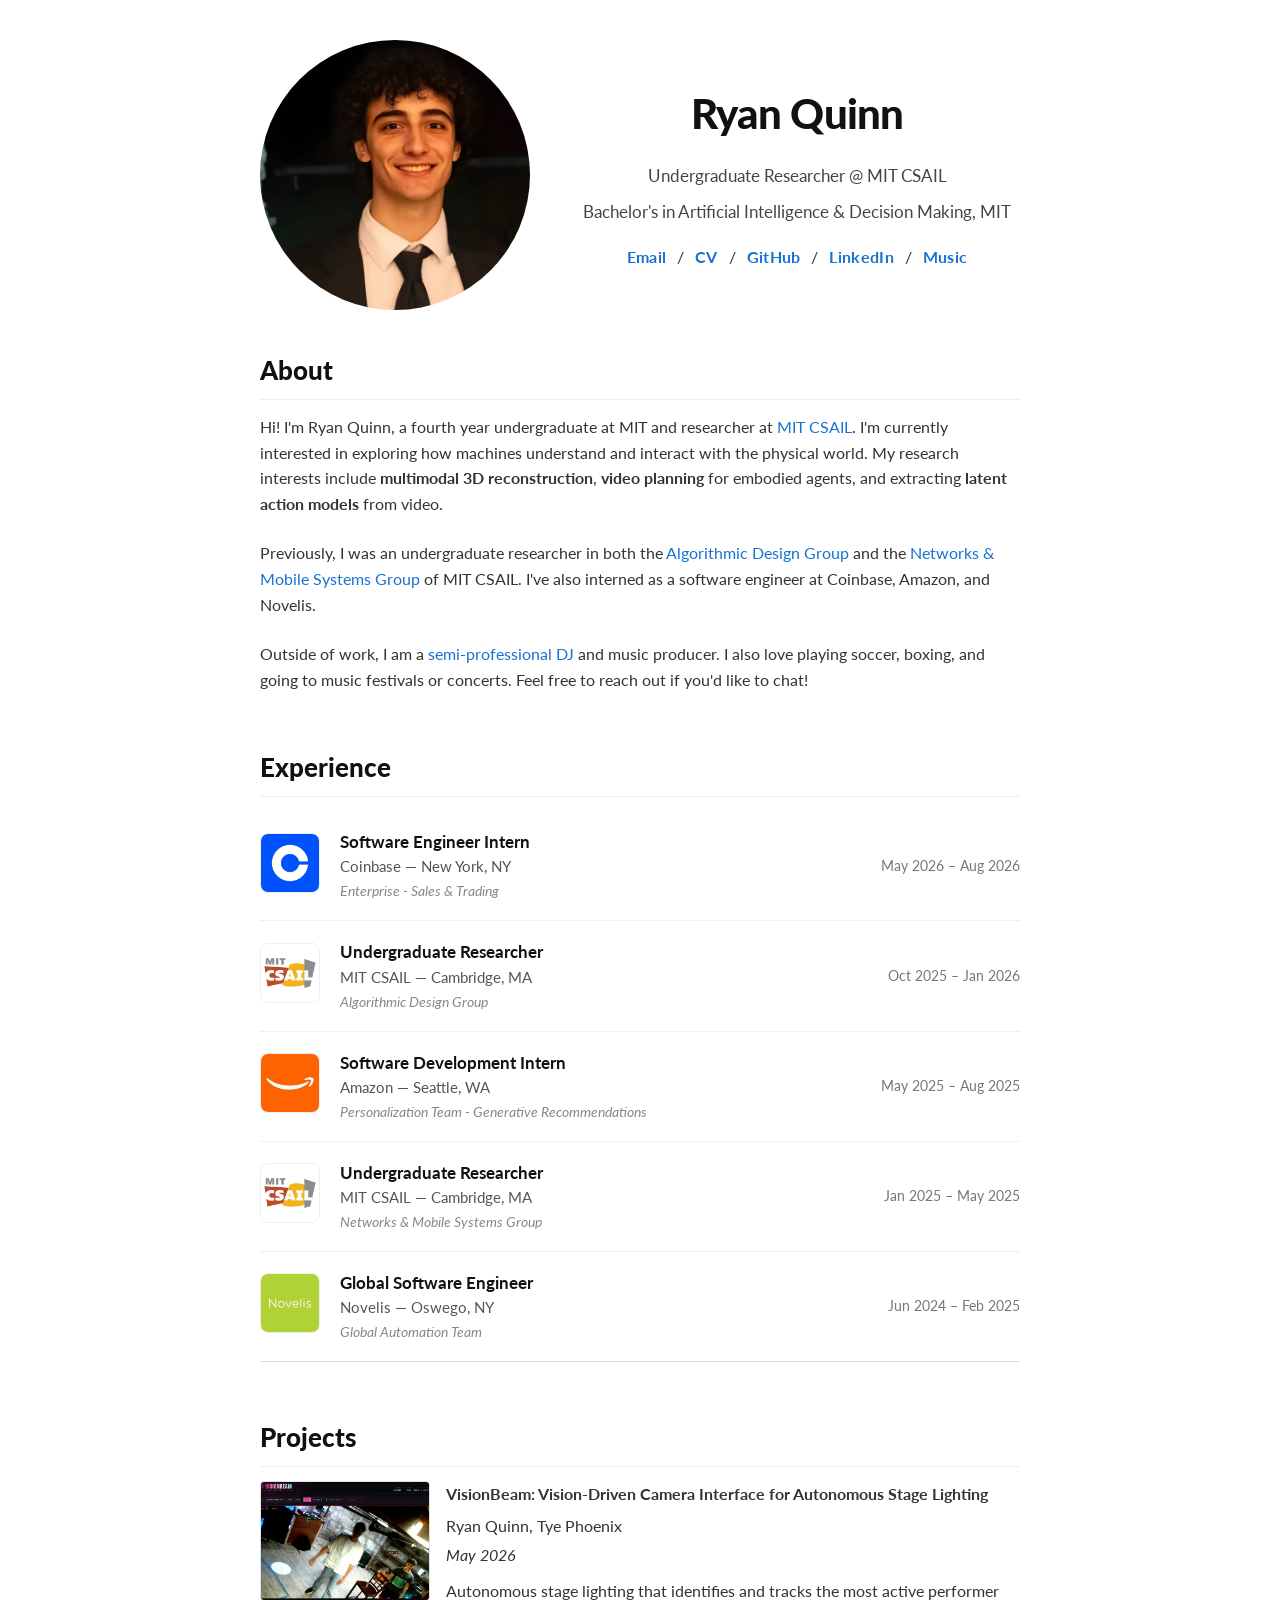
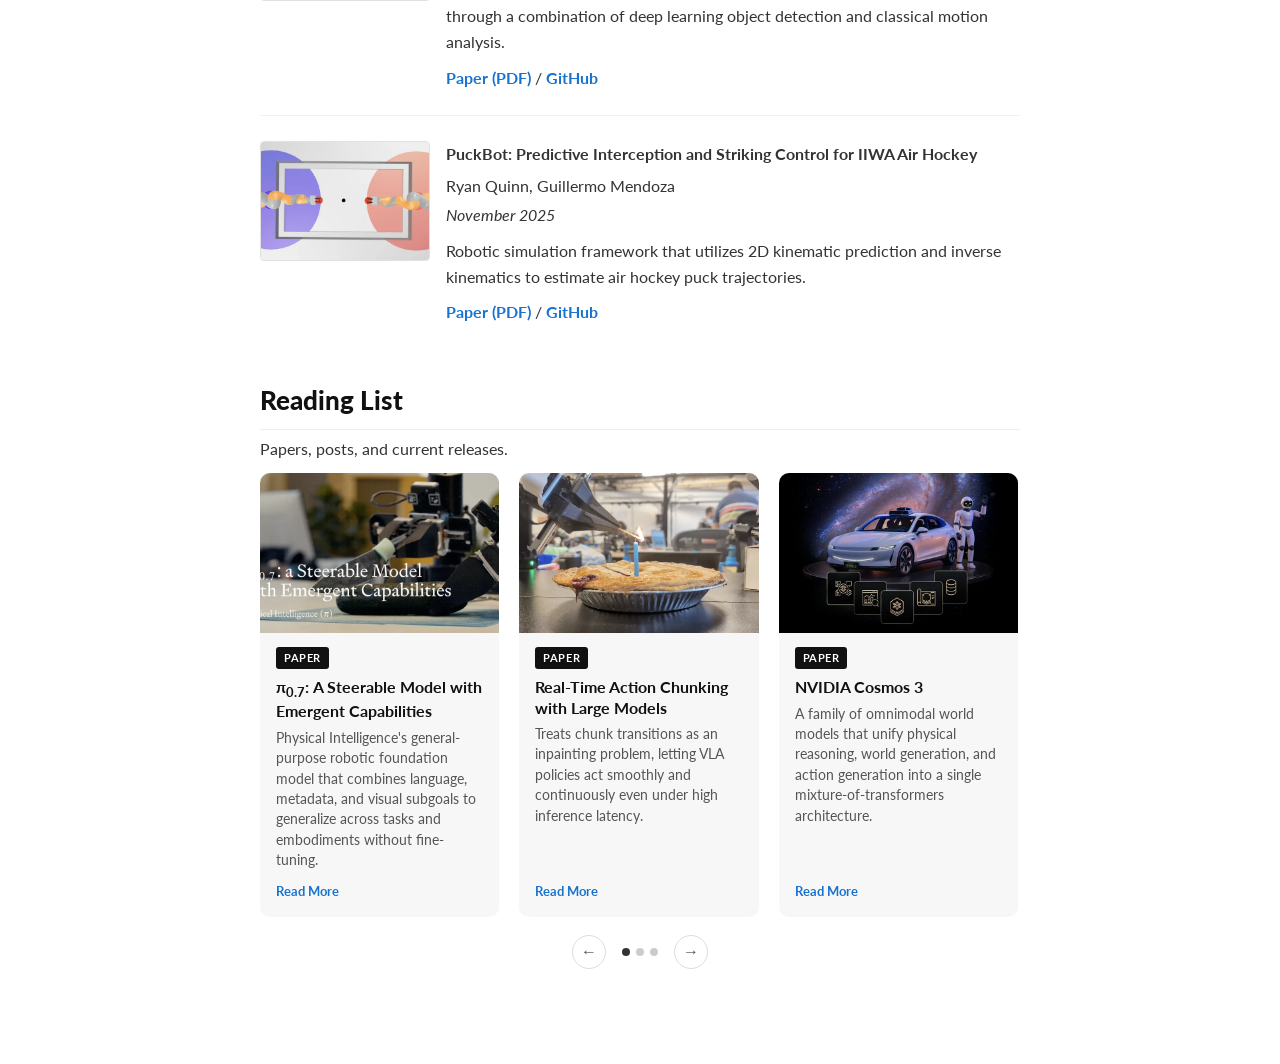
==== index.html @ 6e61d7f9 "Send the DJ redirect and links to https now that the domain enforces it The handoff pointed at http:" ====
<!DOCTYPE html>
<html lang="en">
<head>
    <meta charset="UTF-8">
    <meta name="viewport" content="width=device-width, initial-scale=1.0">
    <title>Ryan Quinn — Personal Website</title>
    <meta name="description" content="Ryan Quinn is an MIT undergraduate researcher focused on 3D reconstruction, embodied AI, and ML systems. CSAIL, internships at Amazon and Coinbase.">
    <link rel="canonical" href="https://rquinnmit.github.io/">
    <link rel="icon" href="images/favicon-brain.svg" type="image/svg+xml">

    <meta property="og:type" content="website">
    <meta property="og:title" content="Ryan Quinn — MIT">
    <meta property="og:description" content="MIT undergraduate researcher: multimodal 3D reconstruction, video planning for embodied agents, and ML systems.">
    <meta property="og:url" content="https://rquinnmit.github.io/">
    <meta property="og:image" content="https://rquinnmit.github.io/images/mit_dome.webp">
    <meta property="og:image:width" content="2560">
    <meta property="og:image:height" content="2133">
    <meta property="og:image:alt" content="MIT Great Dome">

    <meta name="twitter:card" content="summary_large_image">
    <meta name="twitter:title" content="Ryan Quinn — MIT">
    <meta name="twitter:description" content="MIT undergraduate researcher: 3D reconstruction, embodied AI, and ML systems.">
    <meta name="twitter:image" content="https://rquinnmit.github.io/images/mit_dome.webp">

    <link rel="stylesheet" href="styles.css">
    <link rel="preconnect" href="https://fonts.googleapis.com">
    <link rel="preconnect" href="https://fonts.gstatic.com" crossorigin>
    <link href="https://fonts.googleapis.com/css2?family=Lato:wght@300;400;700;900&display=swap" rel="stylesheet">
</head>
<body>
    <div class="container">

        <div class="header">
            <div class="profile-photo">
                <img src="images/profile.webp" alt="Ryan Quinn" class="profile-photo-img" width="230" height="230" decoding="async">
            </div>
            <div class="profile-info">
                <h1>Ryan Quinn</h1>
                <p class="header-line">Undergraduate Researcher @ MIT CSAIL</p>
                <p class="header-line">Bachelor's in Artificial Intelligence & Decision Making, MIT</p>
                <p class="links-row">
                    <a href="mailto:rquinn@mit.edu">Email</a> /
                    <a href="resumes/resume.pdf" target="_blank" rel="noopener">CV</a> /
                    <a href="https://github.com/rquinnmit" target="_blank">GitHub</a> /
                    <a href="https://www.linkedin.com/in/ryan-quinn-521139299/" target="_blank">LinkedIn</a> /
                    <!-- No target="_blank": this is internal same-site navigation, not an external link like its siblings above. -->
                    <a href="https://diffusiondj.com/">Music</a>
                </p>
            </div>
        </div>

        <div class="section">
            <h2>About</h2>
            <p>
                Hi! I'm Ryan Quinn, a fourth year undergraduate at MIT and researcher at
                <a href="https://www.csail.mit.edu/" target="_blank">MIT CSAIL</a>.
                I'm currently interested in exploring how machines understand and interact with the physical world.
                My research interests include <strong>multimodal 3D reconstruction</strong>, <strong>video planning</strong> for embodied agents,
                and extracting <strong>latent action models</strong> from video.
            </p>
            <p>
                Previously, I was an undergraduate researcher in both the 
                <a href="https://adg.csail.mit.edu/" target="_blank">Algorithmic Design Group</a> and the 
                <a href="https://www.csail.mit.edu/research/networks-and-mobile-systems" target="_blank">Networks & Mobile Systems Group</a> 
                of MIT CSAIL. I've also interned as a software engineer at Coinbase, Amazon, and
                Novelis.
            </p>
            <p>
                Outside of work, I am a <a href="https://diffusiondj.com/">semi-professional DJ</a> and music producer. I also love playing soccer,
                boxing, and going to music festivals or concerts. Feel free to reach out if you'd like to chat!
            </p>
        </div>

        <div class="section">
            <h2>Experience</h2>
            <table class="experience-table">
                <tr>
                    <td class="exp-logo">
                        <img src="images/coinbase.webp" alt="Coinbase" class="company-logo" width="60" height="60" loading="lazy">
                    </td>
                    <td class="exp-body">
                        <strong>Software Engineer Intern</strong><br>
                        <span class="exp-org">Coinbase &mdash; New York, NY</span><br>
                        <span class="exp-team">Enterprise - Sales & Trading</span>
                    </td>
                    <td class="exp-date">May 2026 &ndash; Aug 2026</td>
                </tr>
                <tr>
                    <td class="exp-logo">
                        <img src="images/mit_csail.webp" alt="MIT" class="company-logo" width="60" height="60" loading="lazy">
                    </td>
                    <td class="exp-body">
                        <strong>Undergraduate Researcher</strong><br>
                        <span class="exp-org">MIT CSAIL &mdash; Cambridge, MA</span><br>
                        <span class="exp-team">Algorithmic Design Group</span>
                    </td>
                    <td class="exp-date">Oct 2025 &ndash; Jan 2026</td>
                </tr>
                <tr>
                    <td class="exp-logo">
                        <img src="images/amazon_logo.webp" alt="Amazon" class="company-logo" width="60" height="60" loading="lazy">
                    </td>
                    <td class="exp-body">
                        <strong>Software Development Intern</strong><br>
                        <span class="exp-org">Amazon &mdash; Seattle, WA</span><br>
                        <span class="exp-team">Personalization Team - Generative Recommendations</span>
                    </td>
                    <td class="exp-date">May 2025 &ndash; Aug 2025</td>
                </tr>
                <tr>
                    <td class="exp-logo">
                        <img src="images/mit_csail.webp" alt="MIT" class="company-logo" width="60" height="60" loading="lazy">
                    </td>
                    <td class="exp-body">
                        <strong>Undergraduate Researcher</strong><br>
                        <span class="exp-org">MIT CSAIL &mdash; Cambridge, MA</span><br>
                        <span class="exp-team">Networks & Mobile Systems Group</span>
                    </td>
                    <td class="exp-date">Jan 2025 &ndash; May 2025</td>
                </tr>
                <tr class="experience-row-last">
                    <td class="exp-logo">
                        <img src="images/novelis_logo.webp" alt="Novelis" class="company-logo" width="60" height="60" loading="lazy">
                    </td>
                    <td class="exp-body">
                        <strong>Global Software Engineer</strong><br>
                        <span class="exp-org">Novelis &mdash; Oswego, NY</span><br>
                        <span class="exp-team">Global Automation Team</span>
                    </td>
                    <td class="exp-date">Jun 2024 &ndash; Feb 2025</td>
                </tr>
            </table>
        </div>

        <div class="section">
            <h2>Projects</h2>

            <div class="pub-entry">
                <div class="pub-image">
                    <img src="images/visionbeam.webp" alt="VisionBeam console showing live performer tracking" width="140" height="100" loading="lazy">
                </div>
                <div class="pub-details">
                    <p class="pub-title">VisionBeam: Vision-Driven Camera Interface for Autonomous Stage Lighting</p>
                    <p class="pub-authors"><strong>Ryan Quinn, Tye Phoenix</strong></p>
                    <p class="pub-venue">May 2026</p>
                    <p class="pub-desc">
                        Autonomous stage lighting that identifies and tracks the most active performer 
                        through a combination of deep learning object detection and classical motion analysis.
                    </p>
                    <p class="pub-links">
                        <a href="papers/VisionBeam%20Final%20Report.pdf" target="_blank" rel="noopener">Paper (PDF)</a>
                        /
                        <a href="https://github.com/rquinnmit/visionbeam" target="_blank" rel="noopener">GitHub</a>
                    </p>
                </div>
            </div>
            <div class="pub-entry">
                <div class="pub-image">
                    <img src="images/puckbot.webp" alt="PuckBot" width="140" height="100" loading="lazy">
                </div>
                <div class="pub-details">
                    <p class="pub-title">PuckBot: Predictive Interception and Striking Control for IIWA Air Hockey</p>
                    <p class="pub-authors"><strong>Ryan Quinn, Guillermo Mendoza</strong></p>
                    <p class="pub-venue">November 2025</p>
                    <p class="pub-desc">
                        Robotic simulation framework that utilizes 2D kinematic prediction and inverse kinematics 
                        to estimate air hockey puck trajectories.

                    </p>
                    <p class="pub-links">
                        <a href="papers/PuckBot%20Final%20Report.pdf" target="_blank" rel="noopener">Paper (PDF)</a>
                        /
                        <a href="https://github.com/gdmenc/PuckBot" target="_blank" rel="noopener">GitHub</a>
                    </p>
                </div>
            </div>
        </div>

        <div class="section">
            <h2>Reading List</h2>
            <p class="section-subtitle">Papers, posts, and current releases.</p>

            <div class="carousel-wrapper">
                <div class="carousel-track">
                    <a href="https://www.pi.website/blog/pi07" target="_blank" rel="noopener" class="carousel-card">
                        <div class="carousel-img" style="background-image: url('images/reading/pi_pi07.webp')"></div>
                        <div class="carousel-body">
                            <span class="carousel-tag">Paper</span>
                            <h3>&pi;<sub>0.7</sub>: A Steerable Model with Emergent Capabilities</h3>
                            <p>Physical Intelligence's general-purpose robotic foundation model that combines language, metadata, and visual subgoals to generalize across tasks and embodiments without fine-tuning.</p>
                            <span class="carousel-meta">Read More</span>
                        </div>
                    </a>
                    <a href="https://www.pi.website/research/real_time_chunking" target="_blank" rel="noopener" class="carousel-card">
                        <div class="carousel-img" style="background-image: url('images/reading/pi_real_time_chunking.webp')"></div>
                        <div class="carousel-body">
                            <span class="carousel-tag">Paper</span>
                            <h3>Real-Time Action Chunking with Large Models</h3>
                            <p>Treats chunk transitions as an inpainting problem, letting VLA policies act smoothly and continuously even under high inference latency.</p>
                            <span class="carousel-meta">Read More</span>
                        </div>
                    </a>
                    <a href="https://arxiv.org/abs/2606.02800" target="_blank" rel="noopener" class="carousel-card">
                        <div class="carousel-img" style="background-image: url('images/reading/nvidia_cosmos3.webp')"></div>
                        <div class="carousel-body">
                            <span class="carousel-tag">Paper</span>
                            <h3>NVIDIA Cosmos 3</h3>
                            <p>A family of omnimodal world models that unify physical reasoning, world generation, and action generation into a single mixture-of-transformers architecture.</p>
                            <span class="carousel-meta">Read More</span>
                        </div>
                    </a>
                    <a href="https://www.1x.tech/discover/1x-world-model" target="_blank" rel="noopener" class="carousel-card">
                        <div class="carousel-img" style="background-image: url('images/reading/1x_world_model.webp')"></div>
                        <div class="carousel-body">
                            <span class="carousel-tag">Post</span>
                            <h3>1X World Model</h3>
                            <p>A learned simulator, trained directly from humanoid robot sensor data, that imagines how the world evolves in response to agent behavior.</p>
                            <span class="carousel-meta">Read More</span>
                        </div>
                    </a>
                    <div class="carousel-card">
                        <a href="https://waymo.com/blog/2026/02/the-waymo-world-model-a-new-frontier-for-autonomous-driving-simulation/" target="_blank" rel="noopener" class="carousel-img-link">
                            <div class="carousel-img" style="background-image: url('images/reading/waymo_world_model.webp')" role="presentation"></div>
                        </a>
                        <div class="carousel-body">
                            <span class="carousel-tag">Post</span>
                            <h3><a href="https://waymo.com/blog/2026/02/the-waymo-world-model-a-new-frontier-for-autonomous-driving-simulation/" target="_blank" rel="noopener">The Waymo World Model</a></h3>
                            <p>A frontier generative model built on <a href="https://deepmind.google/discover/blog/genie-3-a-new-frontier-for-world-models/" target="_blank" rel="noopener">Genie 3</a> for hyper-realistic autonomous driving simulation with multi-sensor camera and lidar outputs.</p>
                            <a href="https://waymo.com/blog/2026/02/the-waymo-world-model-a-new-frontier-for-autonomous-driving-simulation/" target="_blank" rel="noopener" class="carousel-meta">Read More</a>
                        </div>
                    </div>
                    <a href="https://drfeifei.substack.com/p/a-functional-taxonomy-of-world-models" target="_blank" rel="noopener" class="carousel-card">
                        <div class="carousel-img" style="background-image: url('images/reading/feifei_world_models.webp')"></div>
                        <div class="carousel-body">
                            <span class="carousel-tag">Post</span>
                            <h3>A Functional Taxonomy of World Models</h3>
                            <p>Fei-Fei Li divides world models into three functional categories (renderers, simulators, and planners) and argues simulation is the link between visual generation and embodied action.</p>
                            <span class="carousel-meta">Read More</span>
                        </div>
                    </a>
                    <a href="https://www.boyuan.space/large-video-planner/" target="_blank" rel="noopener" class="carousel-card">
                        <div class="carousel-img" style="background-image: url('images/reading/large_video_planner.webp')"></div>
                        <div class="carousel-body">
                            <span class="carousel-tag">Paper</span>
                            <h3>Large Video Planner</h3>
                            <p>A video foundation model for robotics that generates video plans and retargets them into executable robot motions.</p>
                            <span class="carousel-meta">Read More</span>
                        </div>
                    </a>
                    <a href="https://www.vincentsitzmann.com/blog/bitter_lesson_of_cv/" target="_blank" rel="noopener" class="carousel-card">
                        <div class="carousel-img" style="background-image: url('images/reading/bitter_lesson.webp')"></div>
                        <div class="carousel-body">
                            <span class="carousel-tag">Post</span>
                            <h3>The Bitter Lesson of Computer Vision</h3>
                            <p>Vincent Sitzmann argues that 3D representations and conventional CV tasks will become obsolete with advances in perception-action frameworks.</p>
                            <span class="carousel-meta">Read More</span>
                        </div>
                    </a>
                    <a href="https://oasis.decart.ai/welcome" target="_blank" rel="noopener" class="carousel-card">
                        <div class="carousel-img" style="background-image: url('images/reading/oasis.webp')"></div>
                        <div class="carousel-body">
                            <span class="carousel-tag">Release</span>
                            <h3>Oasis by Decart</h3>
                            <p>Creates playable, interactive worlds in real time from a single generative model.</p>
                            <span class="carousel-meta">Read More</span>
                        </div>
                    </a>
                </div>
                <div class="carousel-controls">
                    <button class="carousel-btn carousel-prev" aria-label="Previous">&larr;</button>
                    <div class="carousel-dots"></div>
                    <button class="carousel-btn carousel-next" aria-label="Next">&rarr;</button>
                </div>
            </div>
        </div>

    </div>

    <script src="carousel.js"></script>
</body>
</html>
---- styles.css ----
* {
    margin: 0;
    padding: 0;
    box-sizing: border-box;
}

body {
    font-family: 'Lato', sans-serif;
    font-size: 16px;
    line-height: 1.6;
    color: #333;
    background: #fff;
    -webkit-font-smoothing: antialiased;
}

a {
    color: #1772d0;
    text-decoration: none;
}

a:hover {
    color: #f09228;
}

.container {
    max-width: 820px;
    margin: 0 auto;
    padding: 40px 30px;
}

/* Header — Photo Left, Info Right */
.header {
    display: flex;
    gap: 44px;
    align-items: center;
    margin-bottom: 40px;
}

.profile-photo {
    flex-shrink: 0;
    width: 270px;
    height: 270px;
    border-radius: 50%;
    overflow: hidden;
    background: #e8e8e8;
}

.profile-photo-img {
    width: 100%;
    height: 100%;
    object-fit: cover;
    object-position: center center;
    display: block;
}

.profile-info {
    text-align: center;
    flex: 1;
}

.profile-info h1 {
    font-size: 2.6rem;
    font-weight: 900;
    color: #111;
    margin-bottom: 16px;
    letter-spacing: -0.02em;
}

.header-line {
    font-size: 1.05rem;
    color: #444;
    margin-bottom: 10px;
}

.links-row {
    font-size: 1rem;
    margin-top: 18px;
    letter-spacing: 0.02em;
    word-spacing: 0.4em;
}

.links-row a {
    font-weight: 700;
}

/* Sections */
.section {
    margin-bottom: 55px;
}

.section h2 {
    font-size: 1.6rem;
    font-weight: 900;
    color: #111;
    margin-bottom: 14px;
    padding-bottom: 8px;
    border-bottom: 1px solid #eee;
}

.section p {
    margin-bottom: 12px;
    color: #333;
    font-size: 1rem;
}

.section p + p {
    margin-top: 24px;
}

/* Compact stacking inside project cards (override section paragraph rhythm) */
.section .pub-details p + p {
    margin-top: 0;
}

/* News */
.news-list {
    list-style: none;
    padding: 0;
}

.news-list li {
    margin-bottom: 8px;
    font-size: 1rem;
    color: #333;
}

.news-date {
    font-weight: 700;
    color: #555;
    font-size: 0.95rem;
}

/* Experience Table */
.experience-table {
    width: 100%;
    border-collapse: collapse;
}

.experience-table tr {
    vertical-align: middle;
}

.experience-table td {
    padding: 18px 0;
    border-bottom: 1px solid #f0f0f0;
}

.experience-table tr:last-child td {
    border-bottom: none;
}

.experience-table tr.experience-row-last td {
    border-bottom: 1px solid #ddd;
}

.exp-logo {
    width: 80px;
    padding-right: 18px;
    vertical-align: middle;
}

.company-logo {
    width: 60px;
    height: 60px;
    object-fit: contain;
    border-radius: 8px;
    border: 1px solid #eee;
}

.exp-body {
    font-size: 1rem;
    color: #333;
    line-height: 1.5;
}

.exp-body strong {
    font-size: 1.05rem;
    color: #111;
}

.exp-org {
    color: #555;
    font-size: 0.95rem;
}

.exp-team {
    color: #888;
    font-size: 0.9rem;
    font-style: italic;
}

.exp-date {
    width: 155px;
    font-size: 0.88rem;
    color: #777;
    padding-left: 20px;
    text-align: right;
    white-space: nowrap;
    vertical-align: middle;
}

/* Publication / Project Entries */
.pub-entry {
    display: flex;
    gap: 16px;
    margin-bottom: 25px;
    padding-bottom: 25px;
    border-bottom: 1px solid #f0f0f0;
}

.pub-entry:last-child {
    border-bottom: none;
    margin-bottom: 0;
    padding-bottom: 0;
}

.pub-image {
    flex-shrink: 0;
}

.pub-image img {
    width: 170px;
    height: 120px;
    object-fit: cover;
    object-position: top center;
    border-radius: 4px;
    border: 1px solid #e0e0e0;
    display: block;
}

.pub-image-placeholder {
    width: 170px;
    height: 120px;
    background: #f5f5f5;
    border: 1px solid #e0e0e0;
    border-radius: 4px;
    display: flex;
    align-items: center;
    justify-content: center;
    font-size: 1.2rem;
    font-weight: 700;
    color: #aaa;
}

.pub-details {
    flex: 1;
}

.pub-title {
    font-weight: 700;
    font-size: 1.05rem;
    color: #111;
    margin-bottom: 6px !important;
}

.pub-authors {
    font-size: 0.88rem;
    font-weight: 400;
    color: #666;
    margin-bottom: 4px !important;
}

.pub-authors strong {
    font-weight: 400;
}

.pub-venue {
    font-size: 0.9rem;
    color: #777;
    font-style: italic;
    margin-bottom: 10px !important;
}

.pub-desc {
    font-size: 0.95rem;
    color: #555;
    margin-bottom: 0 !important;
    margin-top: 0 !important;
}

.pub-links {
    font-size: 0.9rem;
    margin-top: 10px !important;
    margin-bottom: 0 !important;
}

.pub-links a {
    font-weight: 700;
}

/* Section subtitle */
.section-subtitle {
    font-size: 0.9rem;
    color: #777;
    margin-top: -8px;
    margin-bottom: 16px;
}

/* Carousel / Reading List */
.carousel-wrapper {
    position: relative;
    overflow: hidden;
}

.carousel-track {
    display: flex;
    transition: transform 0.5s cubic-bezier(0.4, 0, 0.2, 1);
}

.carousel-card {
    flex: 0 0 calc(33.333% - 14px);
    margin-right: 20px;
    background: #f7f7f7;
    border-radius: 10px;
    overflow: hidden;
    text-decoration: none;
    color: inherit;
    display: flex;
    flex-direction: column;
    transition: box-shadow 0.2s, transform 0.2s;
}

.carousel-card:hover {
    box-shadow: 0 6px 24px rgba(0, 0, 0, 0.08);
    transform: translateY(-3px);
    color: inherit;
}

.carousel-img {
    width: 100%;
    height: 160px;
    background-size: cover;
    background-position: center;
    background-color: #e0e0e0;
}

.carousel-body {
    padding: 14px 16px 16px;
    flex: 1;
    display: flex;
    flex-direction: column;
}

.carousel-tag {
    display: inline-block;
    font-size: 0.7rem;
    font-weight: 700;
    text-transform: uppercase;
    letter-spacing: 0.05em;
    background: #111;
    color: #fff;
    padding: 2px 8px;
    border-radius: 3px;
    margin-bottom: 8px;
    align-self: flex-start;
}

.carousel-card h3 {
    font-size: 0.98rem;
    font-weight: 700;
    color: #111;
    margin-bottom: 6px;
    line-height: 1.3;
}

.carousel-card p {
    font-size: 0.88rem;
    color: #555;
    line-height: 1.45;
    flex: 1;
    margin-bottom: 0;
}

.carousel-meta {
    font-size: 0.8rem;
    font-weight: 700;
    color: #1772d0;
    margin-top: 10px;
    text-decoration: none;
    align-self: flex-start;
}

.carousel-card:hover .carousel-meta {
    color: #f09228;
}

.carousel-img-link {
    display: block;
    flex-shrink: 0;
    text-decoration: none;
    color: inherit;
}

.carousel-body h3 a {
    color: inherit;
    text-decoration: none;
}

.carousel-body h3 a:hover {
    color: #1772d0;
}

.carousel-body p a {
    font-weight: 700;
}

.carousel-controls {
    display: flex;
    align-items: center;
    justify-content: center;
    gap: 16px;
    margin-top: 18px;
}

.carousel-btn {
    background: none;
    border: 1px solid #ddd;
    border-radius: 50%;
    width: 34px;
    height: 34px;
    font-size: 1rem;
    cursor: pointer;
    color: #555;
    display: flex;
    align-items: center;
    justify-content: center;
    transition: border-color 0.2s, color 0.2s;
}

.carousel-btn:hover {
    border-color: #111;
    color: #111;
}

.carousel-dots {
    display: flex;
    gap: 6px;
}

.carousel-dots .dot {
    width: 8px;
    height: 8px;
    border-radius: 50%;
    background: #ccc;
    transition: background 0.2s;
    cursor: pointer;
}

.carousel-dots .dot.active {
    background: #333;
}

/* Footer */
footer {
    margin-top: 40px;
    padding-top: 20px;
    border-top: 1px solid #eee;
    text-align: center;
    font-size: 0.8rem;
    color: #999;
}

/* Responsive */
@media (max-width: 600px) {
    .container {
        padding: 28px 20px;
    }

    .header {
        flex-direction: column;
        text-align: center;
        gap: 20px;
        margin-bottom: 32px;
    }

    /* At 270px the photo alone fills most of a phone's first screen. */
    .profile-photo {
        width: 180px;
        height: 180px;
    }

    .profile-info {
        text-align: center;
    }

    .profile-info h1 {
        font-size: 2rem;
        margin-bottom: 12px;
    }

    /* Tightened so all five links sit on one line at 320px; at the desktop
       word-spacing the last one wrapped alone behind a trailing slash. */
    .links-row {
        font-size: 0.92rem;
        word-spacing: 0.1em;
    }

    .pub-entry {
        flex-direction: column;
    }

    /* Stretching the 170x120 thumbnail to full width at a fixed 120px height
       cropped the screenshots to a strip; keep the desktop crop ratio instead. */
    .pub-image img,
    .pub-image-placeholder {
        width: 100%;
        height: auto;
        aspect-ratio: 170 / 120;
    }

    /* Experience: one cohesive card per row (logo + details + dates, single divider) */
    .experience-table {
        display: block;
        border-collapse: separate;
        border-spacing: 0;
    }

    .experience-table tbody {
        display: block;
    }

    .experience-table tr {
        display: grid;
        grid-template-columns: 52px minmax(0, 1fr);
        grid-template-rows: auto auto;
        align-items: start;
        column-gap: 12px;
        row-gap: 2px;
        padding: 16px 0;
        border-bottom: 1px solid #eee;
        width: 100%;
        border-top: none;
    }

    .experience-table tr.experience-row-last {
        border-bottom: 2px solid #ddd;
    }

    /* Strip per-cell borders (they stack as lines around dates); separators live on tr only */
    .experience-table td,
    .experience-table tr:last-child td,
    .experience-table tr.experience-row-last td {
        border: 0 none !important;
    }

    .experience-table td {
        display: block;
        padding: 0;
    }

    .exp-logo {
        grid-column: 1;
        grid-row: 1 / -1;
        align-self: center;
        width: auto;
        padding-right: 0;
        padding-bottom: 0;
    }

    .company-logo {
        width: 48px;
        height: 48px;
    }

    .exp-body {
        grid-column: 2;
        grid-row: 1;
        min-width: 0;
    }

    .exp-date {
        grid-column: 2;
        grid-row: 2;
        width: 100%;
        text-align: left;
        padding-left: 0;
        margin-top: 0;
    }

    .carousel-card {
        flex: 0 0 calc(100% - 20px);
    }
}
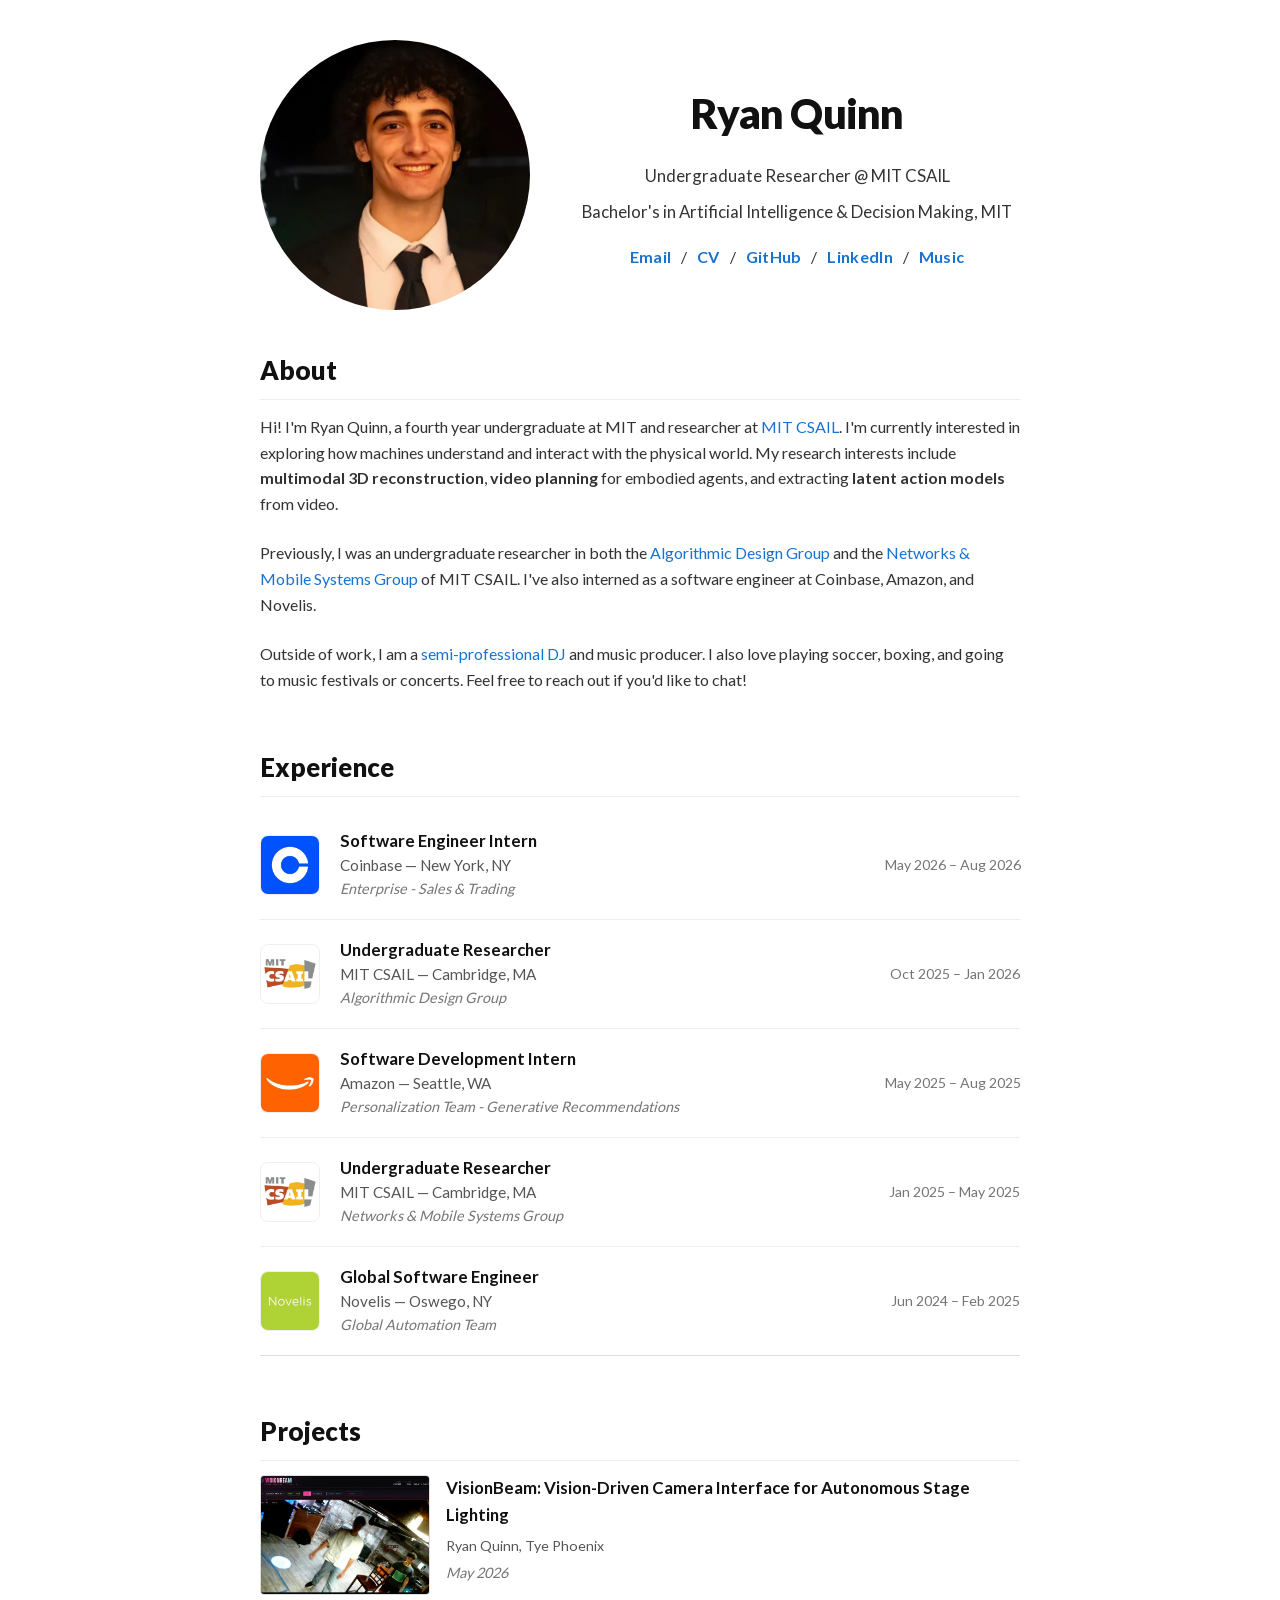
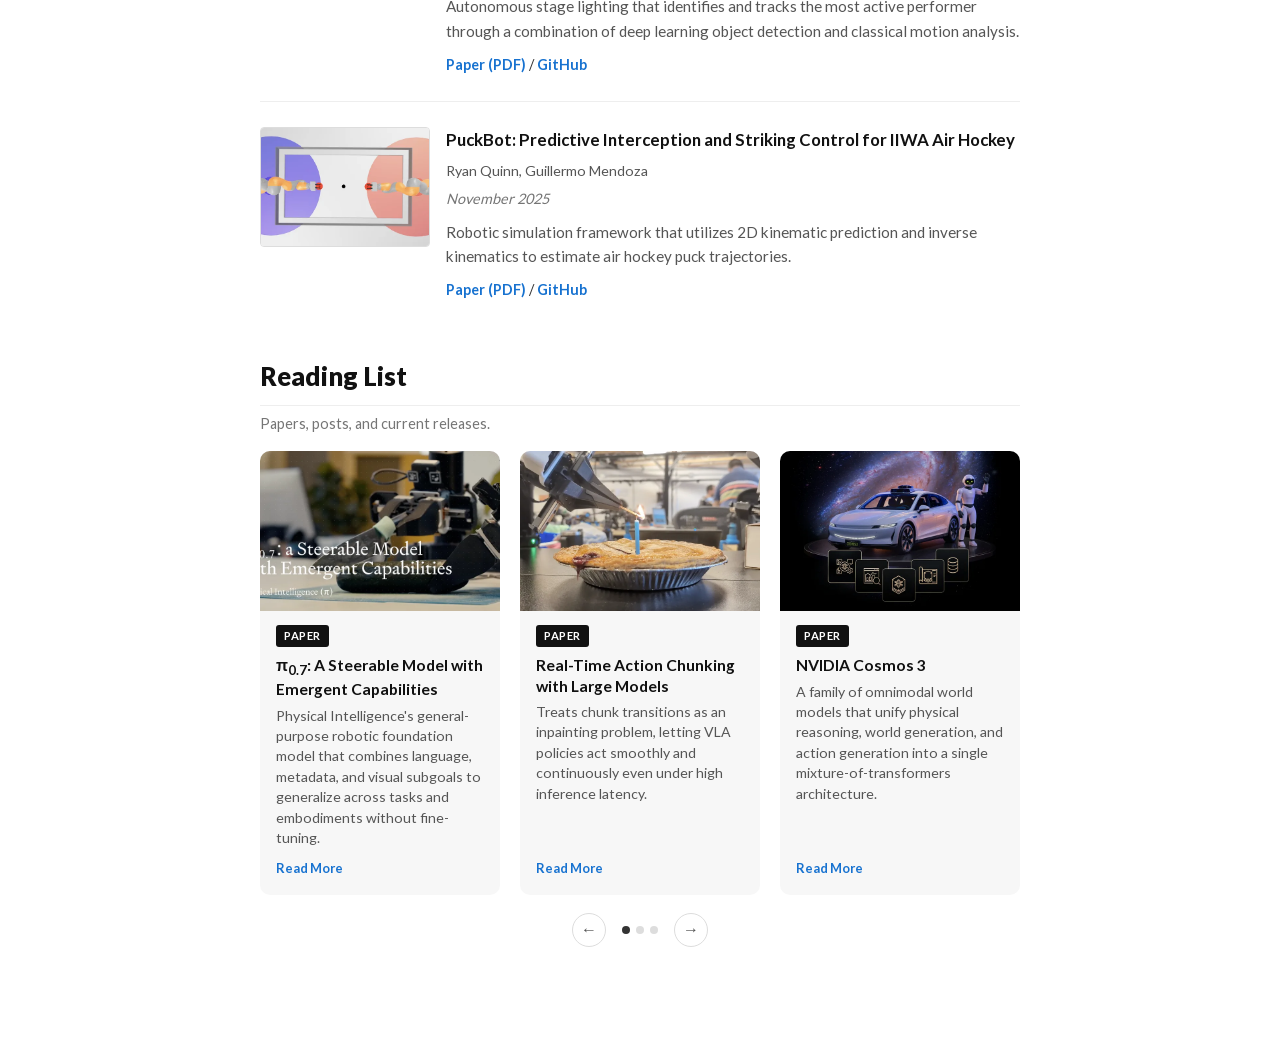
==== commit 2bf2b70f: "Restructure the site: local fonts, a token palette, semantic markup, one checker The stylesheet read" ====
--- a/index.html
+++ b/index.html
@@ -13,8 +13,8 @@
     <meta property="og:description" content="MIT undergraduate researcher: multimodal 3D reconstruction, video planning for embodied agents, and ML systems.">
     <meta property="og:url" content="https://rquinnmit.github.io/">
     <meta property="og:image" content="https://rquinnmit.github.io/images/mit_dome.webp">
-    <meta property="og:image:width" content="2560">
-    <meta property="og:image:height" content="2133">
+    <meta property="og:image:width" content="1200">
+    <meta property="og:image:height" content="1000">
     <meta property="og:image:alt" content="MIT Great Dome">
 
     <meta name="twitter:card" content="summary_large_image">
@@ -22,17 +22,38 @@
     <meta name="twitter:description" content="MIT undergraduate researcher: 3D reconstruction, embodied AI, and ML systems.">
     <meta name="twitter:image" content="https://rquinnmit.github.io/images/mit_dome.webp">
 
+    <!-- Tells search engines which GitHub and LinkedIn accounts belong to this
+         name, so a search for it attaches the right ones. -->
+    <script type="application/ld+json">
+    {
+        "@context": "https://schema.org",
+        "@type": "Person",
+        "name": "Ryan Quinn",
+        "url": "https://rquinnmit.github.io/",
+        "image": "https://rquinnmit.github.io/images/profile.webp",
+        "jobTitle": "Undergraduate Researcher",
+        "affiliation": { "@type": "Organization", "name": "MIT CSAIL", "url": "https://www.csail.mit.edu/" },
+        "sameAs": [
+            "https://github.com/rquinnmit",
+            "https://www.linkedin.com/in/ryan-quinn-521139299/"
+        ]
+    }
+    </script>
+
     <link rel="stylesheet" href="styles.css">
-    <link rel="preconnect" href="https://fonts.googleapis.com">
-    <link rel="preconnect" href="https://fonts.gstatic.com" crossorigin>
-    <link href="https://fonts.googleapis.com/css2?family=Lato:wght@300;400;700;900&display=swap" rel="stylesheet">
+    <!-- The body and heading faces, so text paints in Lato rather than swapping
+         in after. Fonts are fetched in CORS mode even from the same origin, so
+         the preload needs crossorigin to be matched. -->
+    <link rel="preload" as="font" type="font/woff2" crossorigin href="fonts/lato-latin-400.woff2">
+    <link rel="preload" as="font" type="font/woff2" crossorigin href="fonts/lato-latin-900.woff2">
+    <script src="carousel.js" defer></script>
 </head>
 <body>
-    <div class="container">
-
-        <div class="header">
+    <main class="container">
+
+        <header class="header">
             <div class="profile-photo">
-                <img src="images/profile.webp" alt="Ryan Quinn" class="profile-photo-img" width="230" height="230" decoding="async">
+                <img src="images/profile.webp" alt="Ryan Quinn" class="profile-photo-img" width="230" height="230" fetchpriority="high">
             </div>
             <div class="profile-info">
                 <h1>Ryan Quinn</h1>
@@ -41,27 +62,27 @@
                 <p class="links-row">
                     <a href="mailto:rquinn@mit.edu">Email</a> /
                     <a href="resumes/resume.pdf" target="_blank" rel="noopener">CV</a> /
-                    <a href="https://github.com/rquinnmit" target="_blank">GitHub</a> /
-                    <a href="https://www.linkedin.com/in/ryan-quinn-521139299/" target="_blank">LinkedIn</a> /
-                    <!-- No target="_blank": this is internal same-site navigation, not an external link like its siblings above. -->
+                    <a href="https://github.com/rquinnmit" target="_blank" rel="noopener">GitHub</a> /
+                    <a href="https://www.linkedin.com/in/ryan-quinn-521139299/" target="_blank" rel="noopener">LinkedIn</a> /
+                    <!-- No target="_blank": Music is the same person's other site, not an outside link like its siblings. -->
                     <a href="https://diffusiondj.com/">Music</a>
                 </p>
             </div>
-        </div>
-
-        <div class="section">
+        </header>
+
+        <section class="section">
             <h2>About</h2>
             <p>
                 Hi! I'm Ryan Quinn, a fourth year undergraduate at MIT and researcher at
-                <a href="https://www.csail.mit.edu/" target="_blank">MIT CSAIL</a>.
+                <a href="https://www.csail.mit.edu/" target="_blank" rel="noopener">MIT CSAIL</a>.
                 I'm currently interested in exploring how machines understand and interact with the physical world.
                 My research interests include <strong>multimodal 3D reconstruction</strong>, <strong>video planning</strong> for embodied agents,
                 and extracting <strong>latent action models</strong> from video.
             </p>
             <p>
                 Previously, I was an undergraduate researcher in both the 
-                <a href="https://adg.csail.mit.edu/" target="_blank">Algorithmic Design Group</a> and the 
-                <a href="https://www.csail.mit.edu/research/networks-and-mobile-systems" target="_blank">Networks & Mobile Systems Group</a> 
+                <a href="https://adg.csail.mit.edu/" target="_blank" rel="noopener">Algorithmic Design Group</a> and the 
+                <a href="https://www.csail.mit.edu/research/networks-and-mobile-systems" target="_blank" rel="noopener">Networks & Mobile Systems Group</a> 
                 of MIT CSAIL. I've also interned as a software engineer at Coinbase, Amazon, and
                 Novelis.
             </p>
@@ -69,70 +90,71 @@
                 Outside of work, I am a <a href="https://diffusiondj.com/">semi-professional DJ</a> and music producer. I also love playing soccer,
                 boxing, and going to music festivals or concerts. Feel free to reach out if you'd like to chat!
             </p>
-        </div>
-
-        <div class="section">
+        </section>
+
+        <section class="section">
             <h2>Experience</h2>
-            <table class="experience-table">
-                <tr>
-                    <td class="exp-logo">
-                        <img src="images/coinbase.webp" alt="Coinbase" class="company-logo" width="60" height="60" loading="lazy">
-                    </td>
-                    <td class="exp-body">
-                        <strong>Software Engineer Intern</strong><br>
-                        <span class="exp-org">Coinbase &mdash; New York, NY</span><br>
+            <!-- Newest first. One li per role, in this shape:
+            <li class="exp">
+                <img class="exp-logo" src="images/LOGO.webp" alt="Employer" width="60" height="60" loading="lazy">
+                <div class="exp-body">
+                    <strong>Role</strong>
+                    <span class="exp-org">Employer &mdash; City, ST</span>
+                    <span class="exp-team">Team</span>
+                </div>
+                <span class="exp-date">Mon YYYY &ndash; Mon YYYY</span>
+            </li>
+            -->
+            <ul class="experience">
+                <li class="exp">
+                    <img class="exp-logo" src="images/coinbase.webp" alt="Coinbase" width="60" height="60" loading="lazy">
+                    <div class="exp-body">
+                        <strong>Software Engineer Intern</strong>
+                        <span class="exp-org">Coinbase &mdash; New York, NY</span>
                         <span class="exp-team">Enterprise - Sales & Trading</span>
-                    </td>
-                    <td class="exp-date">May 2026 &ndash; Aug 2026</td>
-                </tr>
-                <tr>
-                    <td class="exp-logo">
-                        <img src="images/mit_csail.webp" alt="MIT" class="company-logo" width="60" height="60" loading="lazy">
-                    </td>
-                    <td class="exp-body">
-                        <strong>Undergraduate Researcher</strong><br>
-                        <span class="exp-org">MIT CSAIL &mdash; Cambridge, MA</span><br>
+                    </div>
+                    <span class="exp-date">May 2026 &ndash; Aug 2026</span>
+                </li>
+                <li class="exp">
+                    <img class="exp-logo" src="images/mit_csail.webp" alt="MIT" width="60" height="60" loading="lazy">
+                    <div class="exp-body">
+                        <strong>Undergraduate Researcher</strong>
+                        <span class="exp-org">MIT CSAIL &mdash; Cambridge, MA</span>
                         <span class="exp-team">Algorithmic Design Group</span>
-                    </td>
-                    <td class="exp-date">Oct 2025 &ndash; Jan 2026</td>
-                </tr>
-                <tr>
-                    <td class="exp-logo">
-                        <img src="images/amazon_logo.webp" alt="Amazon" class="company-logo" width="60" height="60" loading="lazy">
-                    </td>
-                    <td class="exp-body">
-                        <strong>Software Development Intern</strong><br>
-                        <span class="exp-org">Amazon &mdash; Seattle, WA</span><br>
+                    </div>
+                    <span class="exp-date">Oct 2025 &ndash; Jan 2026</span>
+                </li>
+                <li class="exp">
+                    <img class="exp-logo" src="images/amazon_logo.webp" alt="Amazon" width="60" height="60" loading="lazy">
+                    <div class="exp-body">
+                        <strong>Software Development Intern</strong>
+                        <span class="exp-org">Amazon &mdash; Seattle, WA</span>
                         <span class="exp-team">Personalization Team - Generative Recommendations</span>
-                    </td>
-                    <td class="exp-date">May 2025 &ndash; Aug 2025</td>
-                </tr>
-                <tr>
-                    <td class="exp-logo">
-                        <img src="images/mit_csail.webp" alt="MIT" class="company-logo" width="60" height="60" loading="lazy">
-                    </td>
-                    <td class="exp-body">
-                        <strong>Undergraduate Researcher</strong><br>
-                        <span class="exp-org">MIT CSAIL &mdash; Cambridge, MA</span><br>
+                    </div>
+                    <span class="exp-date">May 2025 &ndash; Aug 2025</span>
+                </li>
+                <li class="exp">
+                    <img class="exp-logo" src="images/mit_csail.webp" alt="MIT" width="60" height="60" loading="lazy">
+                    <div class="exp-body">
+                        <strong>Undergraduate Researcher</strong>
+                        <span class="exp-org">MIT CSAIL &mdash; Cambridge, MA</span>
                         <span class="exp-team">Networks & Mobile Systems Group</span>
-                    </td>
-                    <td class="exp-date">Jan 2025 &ndash; May 2025</td>
-                </tr>
-                <tr class="experience-row-last">
-                    <td class="exp-logo">
-                        <img src="images/novelis_logo.webp" alt="Novelis" class="company-logo" width="60" height="60" loading="lazy">
-                    </td>
-                    <td class="exp-body">
-                        <strong>Global Software Engineer</strong><br>
-                        <span class="exp-org">Novelis &mdash; Oswego, NY</span><br>
+                    </div>
+                    <span class="exp-date">Jan 2025 &ndash; May 2025</span>
+                </li>
+                <li class="exp">
+                    <img class="exp-logo" src="images/novelis_logo.webp" alt="Novelis" width="60" height="60" loading="lazy">
+                    <div class="exp-body">
+                        <strong>Global Software Engineer</strong>
+                        <span class="exp-org">Novelis &mdash; Oswego, NY</span>
                         <span class="exp-team">Global Automation Team</span>
-                    </td>
-                    <td class="exp-date">Jun 2024 &ndash; Feb 2025</td>
-                </tr>
-            </table>
-        </div>
-
-        <div class="section">
+                    </div>
+                    <span class="exp-date">Jun 2024 &ndash; Feb 2025</span>
+                </li>
+            </ul>
+        </section>
+
+        <section class="section">
             <h2>Projects</h2>
 
             <div class="pub-entry">
@@ -141,7 +163,7 @@
                 </div>
                 <div class="pub-details">
                     <p class="pub-title">VisionBeam: Vision-Driven Camera Interface for Autonomous Stage Lighting</p>
-                    <p class="pub-authors"><strong>Ryan Quinn, Tye Phoenix</strong></p>
+                    <p class="pub-authors">Ryan Quinn, Tye Phoenix</p>
                     <p class="pub-venue">May 2026</p>
                     <p class="pub-desc">
                         Autonomous stage lighting that identifies and tracks the most active performer 
@@ -160,12 +182,11 @@
                 </div>
                 <div class="pub-details">
                     <p class="pub-title">PuckBot: Predictive Interception and Striking Control for IIWA Air Hockey</p>
-                    <p class="pub-authors"><strong>Ryan Quinn, Guillermo Mendoza</strong></p>
+                    <p class="pub-authors">Ryan Quinn, Guillermo Mendoza</p>
                     <p class="pub-venue">November 2025</p>
                     <p class="pub-desc">
                         Robotic simulation framework that utilizes 2D kinematic prediction and inverse kinematics 
                         to estimate air hockey puck trajectories.
-
                     </p>
                     <p class="pub-links">
                         <a href="papers/PuckBot%20Final%20Report.pdf" target="_blank" rel="noopener">Paper (PDF)</a>
@@ -174,16 +195,31 @@
                     </p>
                 </div>
             </div>
-        </div>
-
-        <div class="section">
+        </section>
+
+        <section class="section">
             <h2>Reading List</h2>
             <p class="section-subtitle">Papers, posts, and current releases.</p>
 
+            <!-- One card per entry, placed by topic (see .claude/CLAUDE.md). The
+                 image is a local .webp under images/reading/. Cards past the
+                 first three take loading="lazy". A card whose sentence needs an
+                 inline link uses the Waymo form below instead, since a link
+                 cannot sit inside a link.
+            <a href="URL" target="_blank" rel="noopener" class="carousel-card">
+                <img class="carousel-img" src="images/reading/NAME.webp" alt="" loading="lazy">
+                <div class="carousel-body">
+                    <span class="carousel-tag">Paper</span>
+                    <h3>Title</h3>
+                    <p>One sentence: what it does and what is new.</p>
+                    <span class="carousel-meta">Read More</span>
+                </div>
+            </a>
+            -->
             <div class="carousel-wrapper">
                 <div class="carousel-track">
                     <a href="https://www.pi.website/blog/pi07" target="_blank" rel="noopener" class="carousel-card">
-                        <div class="carousel-img" style="background-image: url('images/reading/pi_pi07.webp')"></div>
+                        <img class="carousel-img" src="images/reading/pi_pi07.webp" alt="">
                         <div class="carousel-body">
                             <span class="carousel-tag">Paper</span>
                             <h3>&pi;<sub>0.7</sub>: A Steerable Model with Emergent Capabilities</h3>
@@ -192,7 +228,7 @@
                         </div>
                     </a>
                     <a href="https://www.pi.website/research/real_time_chunking" target="_blank" rel="noopener" class="carousel-card">
-                        <div class="carousel-img" style="background-image: url('images/reading/pi_real_time_chunking.webp')"></div>
+                        <img class="carousel-img" src="images/reading/pi_real_time_chunking.webp" alt="">
                         <div class="carousel-body">
                             <span class="carousel-tag">Paper</span>
                             <h3>Real-Time Action Chunking with Large Models</h3>
@@ -201,7 +237,7 @@
                         </div>
                     </a>
                     <a href="https://arxiv.org/abs/2606.02800" target="_blank" rel="noopener" class="carousel-card">
-                        <div class="carousel-img" style="background-image: url('images/reading/nvidia_cosmos3.webp')"></div>
+                        <img class="carousel-img" src="images/reading/nvidia_cosmos3.webp" alt="">
                         <div class="carousel-body">
                             <span class="carousel-tag">Paper</span>
                             <h3>NVIDIA Cosmos 3</h3>
@@ -210,7 +246,7 @@
                         </div>
                     </a>
                     <a href="https://www.1x.tech/discover/1x-world-model" target="_blank" rel="noopener" class="carousel-card">
-                        <div class="carousel-img" style="background-image: url('images/reading/1x_world_model.webp')"></div>
+                        <img class="carousel-img" src="images/reading/1x_world_model.webp" alt="" loading="lazy">
                         <div class="carousel-body">
                             <span class="carousel-tag">Post</span>
                             <h3>1X World Model</h3>
@@ -220,7 +256,7 @@
                     </a>
                     <div class="carousel-card">
                         <a href="https://waymo.com/blog/2026/02/the-waymo-world-model-a-new-frontier-for-autonomous-driving-simulation/" target="_blank" rel="noopener" class="carousel-img-link">
-                            <div class="carousel-img" style="background-image: url('images/reading/waymo_world_model.webp')" role="presentation"></div>
+                            <img class="carousel-img" src="images/reading/waymo_world_model.webp" alt="" loading="lazy">
                         </a>
                         <div class="carousel-body">
                             <span class="carousel-tag">Post</span>
@@ -230,7 +266,7 @@
                         </div>
                     </div>
                     <a href="https://drfeifei.substack.com/p/a-functional-taxonomy-of-world-models" target="_blank" rel="noopener" class="carousel-card">
-                        <div class="carousel-img" style="background-image: url('images/reading/feifei_world_models.webp')"></div>
+                        <img class="carousel-img" src="images/reading/feifei_world_models.webp" alt="" loading="lazy">
                         <div class="carousel-body">
                             <span class="carousel-tag">Post</span>
                             <h3>A Functional Taxonomy of World Models</h3>
@@ -239,7 +275,7 @@
                         </div>
                     </a>
                     <a href="https://www.boyuan.space/large-video-planner/" target="_blank" rel="noopener" class="carousel-card">
-                        <div class="carousel-img" style="background-image: url('images/reading/large_video_planner.webp')"></div>
+                        <img class="carousel-img" src="images/reading/large_video_planner.webp" alt="" loading="lazy">
                         <div class="carousel-body">
                             <span class="carousel-tag">Paper</span>
                             <h3>Large Video Planner</h3>
@@ -248,7 +284,7 @@
                         </div>
                     </a>
                     <a href="https://www.vincentsitzmann.com/blog/bitter_lesson_of_cv/" target="_blank" rel="noopener" class="carousel-card">
-                        <div class="carousel-img" style="background-image: url('images/reading/bitter_lesson.webp')"></div>
+                        <img class="carousel-img" src="images/reading/bitter_lesson.webp" alt="" loading="lazy">
                         <div class="carousel-body">
                             <span class="carousel-tag">Post</span>
                             <h3>The Bitter Lesson of Computer Vision</h3>
@@ -257,7 +293,7 @@
                         </div>
                     </a>
                     <a href="https://oasis.decart.ai/welcome" target="_blank" rel="noopener" class="carousel-card">
-                        <div class="carousel-img" style="background-image: url('images/reading/oasis.webp')"></div>
+                        <img class="carousel-img" src="images/reading/oasis.webp" alt="" loading="lazy">
                         <div class="carousel-body">
                             <span class="carousel-tag">Release</span>
                             <h3>Oasis by Decart</h3>
@@ -267,15 +303,14 @@
                     </a>
                 </div>
                 <div class="carousel-controls">
-                    <button class="carousel-btn carousel-prev" aria-label="Previous">&larr;</button>
+                    <button class="carousel-btn carousel-prev" type="button" aria-label="Previous">&larr;</button>
                     <div class="carousel-dots"></div>
-                    <button class="carousel-btn carousel-next" aria-label="Next">&rarr;</button>
-                </div>
-            </div>
-        </div>
-
-    </div>
-
-    <script src="carousel.js"></script>
+                    <button class="carousel-btn carousel-next" type="button" aria-label="Next">&rarr;</button>
+                </div>
+            </div>
+        </section>
+
+    </main>
+
 </body>
 </html>
--- a/styles.css
+++ b/styles.css
@@ -1,26 +1,72 @@
-* {
-    margin: 0;
-    padding: 0;
-    box-sizing: border-box;
-}
+/* ─────────────────────────────────────────────
+   Ryan Quinn — rquinnmit.github.io
+
+   One stylesheet in page order: tokens, fonts, base, header, sections,
+   experience, projects, reading list, reduced motion. Each component's
+   phone rules follow its desktop rules, so it can be read in one place.
+
+   Colour comes only from the tokens in :root; tools/check.py flags any
+   other hex. Text colours all pass WCAG AA on white.
+   ───────────────────────────────────────────── */
+
+/* ── tokens ── */
+:root {
+    --ink:    #111;
+    --text:   #333;
+    --muted:  #555;
+    --faint:  #757575;
+    --line:   #eee;
+    --rule:   #ddd;
+    --panel:  #f7f7f7;
+    --well:   #e0e0e0;
+    --paper:  #fff;
+    --link:   #1772d0;
+    --accent: #f09228;
+}
+
+/* ── fonts ──
+   Self-hosted latin subsets of Lato (SIL Open Font License) in the three
+   weights the page uses, copied from Google Fonts' woff2 builds. Serving them
+   from this origin removes a render-blocking stylesheet fetch from
+   fonts.googleapis.com and a second connection to fonts.gstatic.com, both of
+   which sat in front of first paint. The HTML preloads 400 and 900, the body
+   and heading faces. */
+@font-face {
+    font-family: 'Lato';
+    font-style: normal;
+    font-weight: 400;
+    font-display: swap;
+    src: url(fonts/lato-latin-400.woff2) format('woff2');
+}
+@font-face {
+    font-family: 'Lato';
+    font-style: normal;
+    font-weight: 700;
+    font-display: swap;
+    src: url(fonts/lato-latin-700.woff2) format('woff2');
+}
+@font-face {
+    font-family: 'Lato';
+    font-style: normal;
+    font-weight: 900;
+    font-display: swap;
+    src: url(fonts/lato-latin-900.woff2) format('woff2');
+}
+
+/* ── base ── */
+*, *::before, *::after { margin: 0; padding: 0; box-sizing: border-box; }
 
 body {
     font-family: 'Lato', sans-serif;
     font-size: 16px;
     line-height: 1.6;
-    color: #333;
-    background: #fff;
+    color: var(--text);
+    background: var(--paper);
     -webkit-font-smoothing: antialiased;
 }
 
-a {
-    color: #1772d0;
-    text-decoration: none;
-}
-
-a:hover {
-    color: #f09228;
-}
+a { color: var(--link); text-decoration: none; }
+a:hover { color: var(--accent); }
 
 .container {
     max-width: 820px;
@@ -28,7 +74,11 @@
     padding: 40px 30px;
 }
 
-/* Header — Photo Left, Info Right */
+@media (max-width: 600px) {
+    .container { padding: 28px 20px; }
+}
+
+/* ── header ── */
 .header {
     display: flex;
     gap: 44px;
@@ -42,170 +92,177 @@
     height: 270px;
     border-radius: 50%;
     overflow: hidden;
-    background: #e8e8e8;
+    background: var(--well);
 }
 
 .profile-photo-img {
+    display: block;
     width: 100%;
     height: 100%;
     object-fit: cover;
-    object-position: center center;
-    display: block;
 }
 
 .profile-info {
+    flex: 1;
     text-align: center;
-    flex: 1;
 }
 
 .profile-info h1 {
     font-size: 2.6rem;
     font-weight: 900;
-    color: #111;
+    color: var(--ink);
     margin-bottom: 16px;
     letter-spacing: -0.02em;
 }
 
 .header-line {
     font-size: 1.05rem;
-    color: #444;
     margin-bottom: 10px;
 }
 
 .links-row {
-    font-size: 1rem;
     margin-top: 18px;
     letter-spacing: 0.02em;
     word-spacing: 0.4em;
 }
 
-.links-row a {
-    font-weight: 700;
-}
-
-/* Sections */
-.section {
-    margin-bottom: 55px;
-}
+.links-row a { font-weight: 700; }
+
+@media (max-width: 600px) {
+    .header {
+        flex-direction: column;
+        gap: 20px;
+        margin-bottom: 32px;
+    }
+
+    /* At 270px the photo alone fills most of a phone's first screen. */
+    .profile-photo {
+        width: 180px;
+        height: 180px;
+    }
+
+    .profile-info h1 {
+        font-size: 2rem;
+        margin-bottom: 12px;
+    }
+
+    /* Tightened so all five links sit on one line at 320px; at the desktop
+       word-spacing the last one wrapped alone behind a trailing slash. */
+    .links-row {
+        font-size: 0.92rem;
+        word-spacing: 0.1em;
+    }
+}
+
+/* ── sections ── */
+.section { margin-bottom: 55px; }
 
 .section h2 {
     font-size: 1.6rem;
     font-weight: 900;
-    color: #111;
+    color: var(--ink);
     margin-bottom: 14px;
     padding-bottom: 8px;
-    border-bottom: 1px solid #eee;
-}
-
-.section p {
-    margin-bottom: 12px;
-    color: #333;
-    font-size: 1rem;
-}
-
-.section p + p {
-    margin-top: 24px;
-}
-
-/* Compact stacking inside project cards (override section paragraph rhythm) */
-.section .pub-details p + p {
-    margin-top: 0;
-}
-
-/* News */
-.news-list {
-    list-style: none;
-    padding: 0;
-}
-
-.news-list li {
-    margin-bottom: 8px;
-    font-size: 1rem;
-    color: #333;
-}
-
-.news-date {
-    font-weight: 700;
-    color: #555;
-    font-size: 0.95rem;
-}
-
-/* Experience Table */
-.experience-table {
-    width: 100%;
-    border-collapse: collapse;
-}
-
-.experience-table tr {
-    vertical-align: middle;
-}
-
-.experience-table td {
+    border-bottom: 1px solid var(--line);
+}
+
+/* Prose rhythm for a section's own paragraphs only. The child combinator
+   keeps it off the paragraphs inside project entries and reading-list cards,
+   which set their own spacing. */
+.section > p { margin-bottom: 12px; }
+.section > p + p { margin-top: 24px; }
+
+.section > .section-subtitle {
+    font-size: 0.9rem;
+    color: var(--faint);
+    margin-top: -8px;
+    margin-bottom: 16px;
+}
+
+/* ── experience ── */
+.experience { list-style: none; }
+
+.exp {
+    display: grid;
+    grid-template-columns: 60px minmax(0, 1fr) 135px;
+    column-gap: 20px;
+    align-items: center;
     padding: 18px 0;
-    border-bottom: 1px solid #f0f0f0;
-}
-
-.experience-table tr:last-child td {
-    border-bottom: none;
-}
-
-.experience-table tr.experience-row-last td {
-    border-bottom: 1px solid #ddd;
-}
+    border-bottom: 1px solid var(--line);
+}
+
+.exp:last-child { border-bottom-color: var(--rule); }
 
 .exp-logo {
-    width: 80px;
-    padding-right: 18px;
-    vertical-align: middle;
-}
-
-.company-logo {
     width: 60px;
     height: 60px;
     object-fit: contain;
     border-radius: 8px;
-    border: 1px solid #eee;
-}
-
-.exp-body {
-    font-size: 1rem;
-    color: #333;
-    line-height: 1.5;
-}
+    border: 1px solid var(--line);
+}
+
+/* Each of the three lines keeps the body's 24px line box whatever its own
+   size, so a row reads as three even lines. */
+.exp-body { line-height: 1.5rem; }
+
+.exp-body > * { display: block; }
 
 .exp-body strong {
     font-size: 1.05rem;
-    color: #111;
+    color: var(--ink);
 }
 
 .exp-org {
-    color: #555;
     font-size: 0.95rem;
+    color: var(--muted);
 }
 
 .exp-team {
-    color: #888;
     font-size: 0.9rem;
     font-style: italic;
+    color: var(--faint);
 }
 
 .exp-date {
-    width: 155px;
     font-size: 0.88rem;
-    color: #777;
-    padding-left: 20px;
+    color: var(--faint);
     text-align: right;
     white-space: nowrap;
-    vertical-align: middle;
-}
-
-/* Publication / Project Entries */
+}
+
+@media (max-width: 600px) {
+    /* One card per row: logo down the left, details then dates stacked. */
+    .exp {
+        grid-template-columns: 52px minmax(0, 1fr);
+        grid-template-rows: auto auto;
+        column-gap: 12px;
+        row-gap: 2px;
+        align-items: start;
+        padding: 16px 0;
+    }
+
+    .exp:last-child { border-bottom-width: 2px; }
+
+    .exp-logo {
+        grid-row: 1 / -1;
+        align-self: center;
+        width: 48px;
+        height: 48px;
+    }
+
+    .exp-date {
+        grid-column: 2;
+        text-align: left;
+    }
+}
+
+/* ── projects ── */
 .pub-entry {
     display: flex;
     gap: 16px;
     margin-bottom: 25px;
     padding-bottom: 25px;
-    border-bottom: 1px solid #f0f0f0;
+    border-bottom: 1px solid var(--line);
 }
 
 .pub-entry:last-child {
@@ -214,195 +271,174 @@
     padding-bottom: 0;
 }
 
-.pub-image {
-    flex-shrink: 0;
-}
+.pub-image { flex-shrink: 0; }
 
 .pub-image img {
+    display: block;
     width: 170px;
     height: 120px;
     object-fit: cover;
     object-position: top center;
     border-radius: 4px;
-    border: 1px solid #e0e0e0;
-    display: block;
-}
-
-.pub-image-placeholder {
-    width: 170px;
-    height: 120px;
-    background: #f5f5f5;
-    border: 1px solid #e0e0e0;
-    border-radius: 4px;
-    display: flex;
-    align-items: center;
-    justify-content: center;
-    font-size: 1.2rem;
-    font-weight: 700;
-    color: #aaa;
-}
-
-.pub-details {
-    flex: 1;
-}
+    border: 1px solid var(--rule);
+}
+
+.pub-details { flex: 1; }
 
 .pub-title {
     font-weight: 700;
     font-size: 1.05rem;
-    color: #111;
-    margin-bottom: 6px !important;
+    color: var(--ink);
+    margin-bottom: 6px;
 }
 
 .pub-authors {
     font-size: 0.88rem;
-    font-weight: 400;
-    color: #666;
-    margin-bottom: 4px !important;
-}
-
-.pub-authors strong {
-    font-weight: 400;
+    color: var(--muted);
+    margin-bottom: 4px;
 }
 
 .pub-venue {
     font-size: 0.9rem;
-    color: #777;
     font-style: italic;
-    margin-bottom: 10px !important;
+    color: var(--faint);
+    margin-bottom: 10px;
 }
 
 .pub-desc {
     font-size: 0.95rem;
-    color: #555;
-    margin-bottom: 0 !important;
-    margin-top: 0 !important;
+    color: var(--muted);
 }
 
 .pub-links {
     font-size: 0.9rem;
-    margin-top: 10px !important;
-    margin-bottom: 0 !important;
-}
-
-.pub-links a {
-    font-weight: 700;
-}
-
-/* Section subtitle */
-.section-subtitle {
-    font-size: 0.9rem;
-    color: #777;
-    margin-top: -8px;
-    margin-bottom: 16px;
-}
-
-/* Carousel / Reading List */
+    margin-top: 10px;
+}
+
+.pub-links a { font-weight: 700; }
+
+@media (max-width: 600px) {
+    .pub-entry { flex-direction: column; }
+
+    /* Stretching the 170x120 thumbnail to full width at a fixed 120px height
+       cropped the screenshots to a strip; keep the desktop crop ratio instead. */
+    .pub-image img {
+        width: 100%;
+        height: auto;
+        aspect-ratio: 170 / 120;
+    }
+}
+
+/* ── reading list ── */
+/* The wrapper clips the track to one page. Its top and bottom padding, with
+   matching negative margins, let a hovered card's 3px lift and its shadow
+   paint instead of being cut off at the wrapper's edge. */
 .carousel-wrapper {
     position: relative;
     overflow: hidden;
-}
-
+    margin: -4px 0 -30px;
+    padding: 4px 0 30px;
+}
+
+/* --per-page is the one place the breakpoints live: the card width derives
+   from it here, and carousel.js reads it to know how far a page moves. */
 .carousel-track {
-    display: flex;
+    --per-page: 3;
+    --gap: 20px;
+    display: flex;
+    gap: var(--gap);
     transition: transform 0.5s cubic-bezier(0.4, 0, 0.2, 1);
 }
 
+@media (max-width: 900px) {
+    .carousel-track { --per-page: 2; }
+}
+
+@media (max-width: 600px) {
+    .carousel-track { --per-page: 1; }
+}
+
 .carousel-card {
-    flex: 0 0 calc(33.333% - 14px);
-    margin-right: 20px;
-    background: #f7f7f7;
+    flex: 0 0 calc((100% - (var(--per-page) - 1) * var(--gap)) / var(--per-page));
+    display: flex;
+    flex-direction: column;
+    overflow: hidden;
     border-radius: 10px;
-    overflow: hidden;
-    text-decoration: none;
+    background: var(--panel);
     color: inherit;
-    display: flex;
-    flex-direction: column;
     transition: box-shadow 0.2s, transform 0.2s;
 }
 
 .carousel-card:hover {
-    box-shadow: 0 6px 24px rgba(0, 0, 0, 0.08);
+    box-shadow: 0 6px 24px color-mix(in srgb, var(--ink) 8%, transparent);
     transform: translateY(-3px);
     color: inherit;
 }
 
 .carousel-img {
+    display: block;
     width: 100%;
     height: 160px;
-    background-size: cover;
-    background-position: center;
-    background-color: #e0e0e0;
+    object-fit: cover;
+    background: var(--well);
 }
 
 .carousel-body {
+    flex: 1;
+    display: flex;
+    flex-direction: column;
     padding: 14px 16px 16px;
-    flex: 1;
-    display: flex;
-    flex-direction: column;
 }
 
 .carousel-tag {
-    display: inline-block;
+    align-self: flex-start;
+    margin-bottom: 8px;
+    padding: 2px 8px;
+    border-radius: 3px;
     font-size: 0.7rem;
     font-weight: 700;
+    letter-spacing: 0.05em;
     text-transform: uppercase;
-    letter-spacing: 0.05em;
-    background: #111;
-    color: #fff;
-    padding: 2px 8px;
-    border-radius: 3px;
-    margin-bottom: 8px;
-    align-self: flex-start;
+    background: var(--ink);
+    color: var(--paper);
 }
 
 .carousel-card h3 {
     font-size: 0.98rem;
     font-weight: 700;
-    color: #111;
+    line-height: 1.3;
+    color: var(--ink);
     margin-bottom: 6px;
-    line-height: 1.3;
 }
 
 .carousel-card p {
+    flex: 1;
     font-size: 0.88rem;
-    color: #555;
     line-height: 1.45;
-    flex: 1;
-    margin-bottom: 0;
+    color: var(--muted);
 }
 
 .carousel-meta {
+    align-self: flex-start;
+    margin-top: 10px;
     font-size: 0.8rem;
     font-weight: 700;
-    color: #1772d0;
-    margin-top: 10px;
-    text-decoration: none;
-    align-self: flex-start;
-}
-
-.carousel-card:hover .carousel-meta {
-    color: #f09228;
-}
-
+    color: var(--link);
+}
+
+.carousel-card:hover .carousel-meta { color: var(--accent); }
+
+/* A card whose description carries its own link cannot be one <a>, so it is
+   a <div> with the image, title and Read More linked separately. */
 .carousel-img-link {
     display: block;
     flex-shrink: 0;
-    text-decoration: none;
     color: inherit;
 }
 
-.carousel-body h3 a {
-    color: inherit;
-    text-decoration: none;
-}
-
-.carousel-body h3 a:hover {
-    color: #1772d0;
-}
-
-.carousel-body p a {
-    font-weight: 700;
-}
+.carousel-body h3 a { color: inherit; }
+.carousel-body h3 a:hover { color: var(--link); }
+.carousel-body p a { font-weight: 700; }
 
 .carousel-controls {
     display: flex;
@@ -413,23 +449,23 @@
 }
 
 .carousel-btn {
-    background: none;
-    border: 1px solid #ddd;
-    border-radius: 50%;
+    display: flex;
+    align-items: center;
+    justify-content: center;
     width: 34px;
     height: 34px;
+    border: 1px solid var(--rule);
+    border-radius: 50%;
+    background: none;
     font-size: 1rem;
+    color: var(--muted);
     cursor: pointer;
-    color: #555;
-    display: flex;
-    align-items: center;
-    justify-content: center;
     transition: border-color 0.2s, color 0.2s;
 }
 
 .carousel-btn:hover {
-    border-color: #111;
-    color: #111;
+    border-color: var(--ink);
+    color: var(--ink);
 }
 
 .carousel-dots {
@@ -437,147 +473,25 @@
     gap: 6px;
 }
 
-.carousel-dots .dot {
+.dot {
+    appearance: none;
     width: 8px;
     height: 8px;
+    border: 0;
     border-radius: 50%;
-    background: #ccc;
+    background: var(--rule);
+    cursor: pointer;
     transition: background 0.2s;
-    cursor: pointer;
-}
-
-.carousel-dots .dot.active {
-    background: #333;
-}
-
-/* Footer */
-footer {
-    margin-top: 40px;
-    padding-top: 20px;
-    border-top: 1px solid #eee;
-    text-align: center;
-    font-size: 0.8rem;
-    color: #999;
-}
-
-/* Responsive */
-@media (max-width: 600px) {
-    .container {
-        padding: 28px 20px;
-    }
-
-    .header {
-        flex-direction: column;
-        text-align: center;
-        gap: 20px;
-        margin-bottom: 32px;
-    }
-
-    /* At 270px the photo alone fills most of a phone's first screen. */
-    .profile-photo {
-        width: 180px;
-        height: 180px;
-    }
-
-    .profile-info {
-        text-align: center;
-    }
-
-    .profile-info h1 {
-        font-size: 2rem;
-        margin-bottom: 12px;
-    }
-
-    /* Tightened so all five links sit on one line at 320px; at the desktop
-       word-spacing the last one wrapped alone behind a trailing slash. */
-    .links-row {
-        font-size: 0.92rem;
-        word-spacing: 0.1em;
-    }
-
-    .pub-entry {
-        flex-direction: column;
-    }
-
-    /* Stretching the 170x120 thumbnail to full width at a fixed 120px height
-       cropped the screenshots to a strip; keep the desktop crop ratio instead. */
-    .pub-image img,
-    .pub-image-placeholder {
-        width: 100%;
-        height: auto;
-        aspect-ratio: 170 / 120;
-    }
-
-    /* Experience: one cohesive card per row (logo + details + dates, single divider) */
-    .experience-table {
-        display: block;
-        border-collapse: separate;
-        border-spacing: 0;
-    }
-
-    .experience-table tbody {
-        display: block;
-    }
-
-    .experience-table tr {
-        display: grid;
-        grid-template-columns: 52px minmax(0, 1fr);
-        grid-template-rows: auto auto;
-        align-items: start;
-        column-gap: 12px;
-        row-gap: 2px;
-        padding: 16px 0;
-        border-bottom: 1px solid #eee;
-        width: 100%;
-        border-top: none;
-    }
-
-    .experience-table tr.experience-row-last {
-        border-bottom: 2px solid #ddd;
-    }
-
-    /* Strip per-cell borders (they stack as lines around dates); separators live on tr only */
-    .experience-table td,
-    .experience-table tr:last-child td,
-    .experience-table tr.experience-row-last td {
-        border: 0 none !important;
-    }
-
-    .experience-table td {
-        display: block;
-        padding: 0;
-    }
-
-    .exp-logo {
-        grid-column: 1;
-        grid-row: 1 / -1;
-        align-self: center;
-        width: auto;
-        padding-right: 0;
-        padding-bottom: 0;
-    }
-
-    .company-logo {
-        width: 48px;
-        height: 48px;
-    }
-
-    .exp-body {
-        grid-column: 2;
-        grid-row: 1;
-        min-width: 0;
-    }
-
-    .exp-date {
-        grid-column: 2;
-        grid-row: 2;
-        width: 100%;
-        text-align: left;
-        padding-left: 0;
-        margin-top: 0;
-    }
-
-    .carousel-card {
-        flex: 0 0 calc(100% - 20px);
-    }
-}
+}
+
+.dot.active { background: var(--text); }
+
+/* ── reduced motion ── */
+@media (prefers-reduced-motion: reduce) {
+    .carousel-track,
+    .carousel-card,
+    .carousel-btn,
+    .dot { transition: none; }
+
+    .carousel-card:hover { transform: none; }
+}
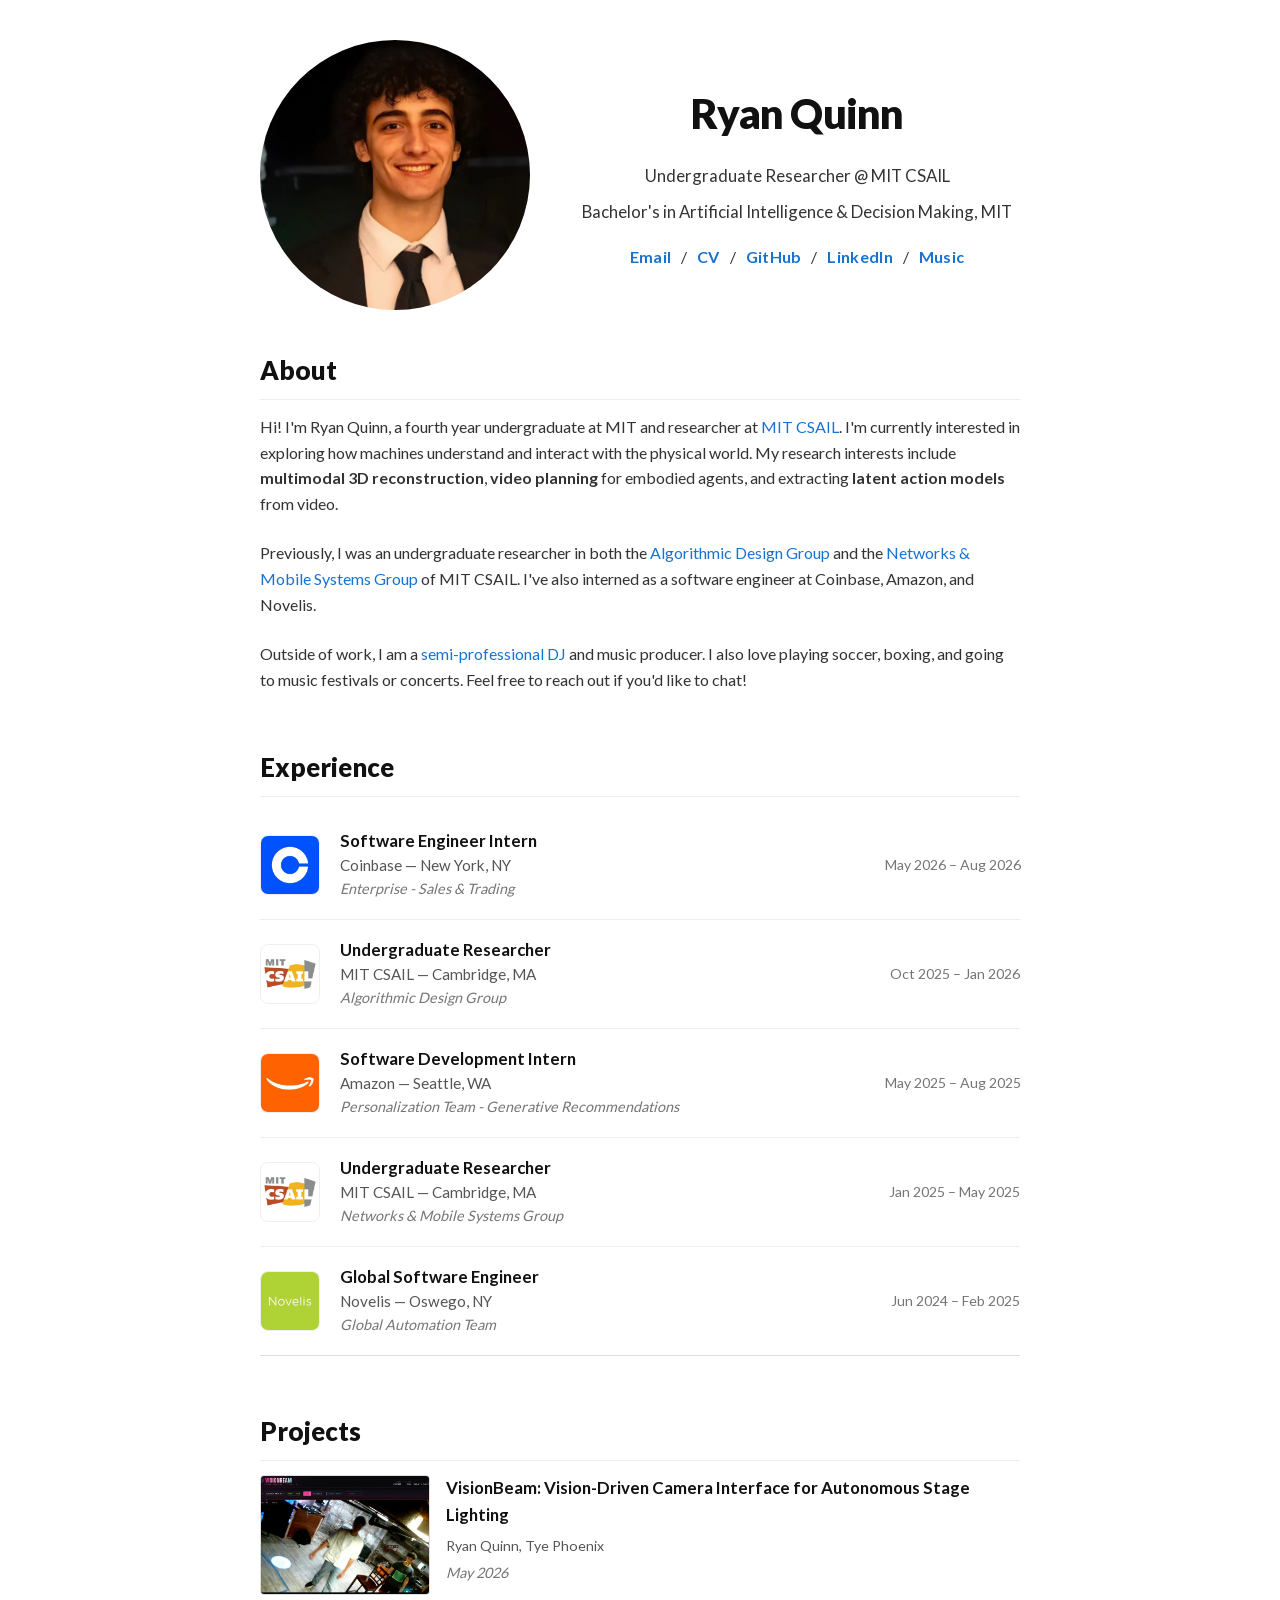
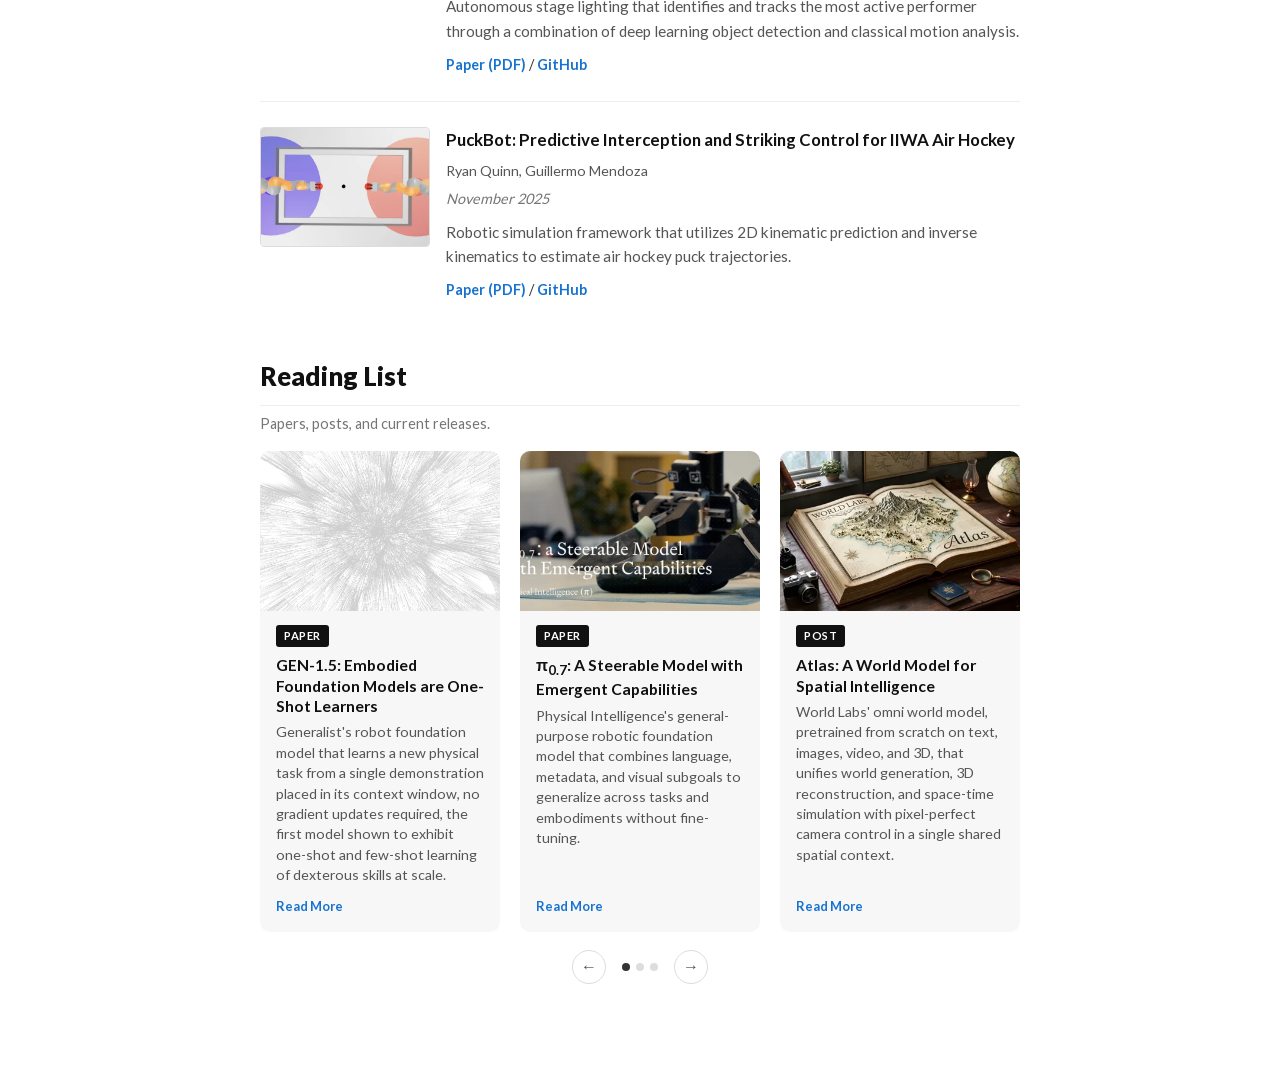
==== commit 62534b65: "Swap in Atlas and GEN-1.5, retire stale world-model entries 1X World Model and Oasis by Decart no lo" ====
--- a/index.html
+++ b/index.html
@@ -6,6 +6,7 @@
     <title>Ryan Quinn — Personal Website</title>
     <meta name="description" content="Ryan Quinn is an MIT undergraduate researcher focused on 3D reconstruction, embodied AI, and ML systems. CSAIL, internships at Amazon and Coinbase.">
     <link rel="canonical" href="https://rquinnmit.github.io/">
+    <meta name="theme-color" content="#ffffff">
     <link rel="icon" href="images/favicon-brain.svg" type="image/svg+xml">
 
     <meta property="og:type" content="website">
@@ -218,6 +219,15 @@
             -->
             <div class="carousel-wrapper">
                 <div class="carousel-track">
+                    <a href="https://generalistai.com/blog/gen-1.5" target="_blank" rel="noopener" class="carousel-card">
+                        <img class="carousel-img" src="images/reading/generalist_gen1_5.webp" alt="">
+                        <div class="carousel-body">
+                            <span class="carousel-tag">Paper</span>
+                            <h3>GEN-1.5: Embodied Foundation Models are One-Shot Learners</h3>
+                            <p>Generalist's robot foundation model that learns a new physical task from a single demonstration placed in its context window, no gradient updates required, the first model shown to exhibit one-shot and few-shot learning of dexterous skills at scale.</p>
+                            <span class="carousel-meta">Read More</span>
+                        </div>
+                    </a>
                     <a href="https://www.pi.website/blog/pi07" target="_blank" rel="noopener" class="carousel-card">
                         <img class="carousel-img" src="images/reading/pi_pi07.webp" alt="">
                         <div class="carousel-body">
@@ -227,8 +237,17 @@
                             <span class="carousel-meta">Read More</span>
                         </div>
                     </a>
+                    <a href="https://www.worldlabs.ai/blog/atlas" target="_blank" rel="noopener" class="carousel-card">
+                        <img class="carousel-img" src="images/reading/worldlabs_atlas.webp" alt="">
+                        <div class="carousel-body">
+                            <span class="carousel-tag">Post</span>
+                            <h3>Atlas: A World Model for Spatial Intelligence</h3>
+                            <p>World Labs' omni world model, pretrained from scratch on text, images, video, and 3D, that unifies world generation, 3D reconstruction, and space-time simulation with pixel-perfect camera control in a single shared spatial context.</p>
+                            <span class="carousel-meta">Read More</span>
+                        </div>
+                    </a>
                     <a href="https://www.pi.website/research/real_time_chunking" target="_blank" rel="noopener" class="carousel-card">
-                        <img class="carousel-img" src="images/reading/pi_real_time_chunking.webp" alt="">
+                        <img class="carousel-img" src="images/reading/pi_real_time_chunking.webp" alt="" loading="lazy">
                         <div class="carousel-body">
                             <span class="carousel-tag">Paper</span>
                             <h3>Real-Time Action Chunking with Large Models</h3>
@@ -237,20 +256,11 @@
                         </div>
                     </a>
                     <a href="https://arxiv.org/abs/2606.02800" target="_blank" rel="noopener" class="carousel-card">
-                        <img class="carousel-img" src="images/reading/nvidia_cosmos3.webp" alt="">
+                        <img class="carousel-img" src="images/reading/nvidia_cosmos3.webp" alt="" loading="lazy">
                         <div class="carousel-body">
                             <span class="carousel-tag">Paper</span>
                             <h3>NVIDIA Cosmos 3</h3>
                             <p>A family of omnimodal world models that unify physical reasoning, world generation, and action generation into a single mixture-of-transformers architecture.</p>
-                            <span class="carousel-meta">Read More</span>
-                        </div>
-                    </a>
-                    <a href="https://www.1x.tech/discover/1x-world-model" target="_blank" rel="noopener" class="carousel-card">
-                        <img class="carousel-img" src="images/reading/1x_world_model.webp" alt="" loading="lazy">
-                        <div class="carousel-body">
-                            <span class="carousel-tag">Post</span>
-                            <h3>1X World Model</h3>
-                            <p>A learned simulator, trained directly from humanoid robot sensor data, that imagines how the world evolves in response to agent behavior.</p>
                             <span class="carousel-meta">Read More</span>
                         </div>
                     </a>
@@ -265,39 +275,30 @@
                             <a href="https://waymo.com/blog/2026/02/the-waymo-world-model-a-new-frontier-for-autonomous-driving-simulation/" target="_blank" rel="noopener" class="carousel-meta">Read More</a>
                         </div>
                     </div>
+                    <a href="https://www.boyuan.space/large-video-planner/" target="_blank" rel="noopener" class="carousel-card">
+                        <img class="carousel-img" src="images/reading/large_video_planner.webp" alt="" loading="lazy">
+                        <div class="carousel-body">
+                            <span class="carousel-tag">Paper</span>
+                            <h3>Large Video Planner</h3>
+                            <p>A video foundation model for robotics that generates video plans and retargets them into executable robot motions.</p>
+                            <span class="carousel-meta">Read More</span>
+                        </div>
+                    </a>
+                    <a href="https://www.vincentsitzmann.com/blog/bitter_lesson_of_cv/" target="_blank" rel="noopener" class="carousel-card">
+                        <img class="carousel-img" src="images/reading/bitter_lesson.webp" alt="" loading="lazy">
+                        <div class="carousel-body">
+                            <span class="carousel-tag">Post</span>
+                            <h3>The Bitter Lesson of Computer Vision</h3>
+                            <p>Vincent Sitzmann argues that 3D representations and conventional CV tasks will become obsolete with advances in perception-action frameworks.</p>
+                            <span class="carousel-meta">Read More</span>
+                        </div>
+                    </a>
                     <a href="https://drfeifei.substack.com/p/a-functional-taxonomy-of-world-models" target="_blank" rel="noopener" class="carousel-card">
                         <img class="carousel-img" src="images/reading/feifei_world_models.webp" alt="" loading="lazy">
                         <div class="carousel-body">
                             <span class="carousel-tag">Post</span>
                             <h3>A Functional Taxonomy of World Models</h3>
                             <p>Fei-Fei Li divides world models into three functional categories (renderers, simulators, and planners) and argues simulation is the link between visual generation and embodied action.</p>
-                            <span class="carousel-meta">Read More</span>
-                        </div>
-                    </a>
-                    <a href="https://www.boyuan.space/large-video-planner/" target="_blank" rel="noopener" class="carousel-card">
-                        <img class="carousel-img" src="images/reading/large_video_planner.webp" alt="" loading="lazy">
-                        <div class="carousel-body">
-                            <span class="carousel-tag">Paper</span>
-                            <h3>Large Video Planner</h3>
-                            <p>A video foundation model for robotics that generates video plans and retargets them into executable robot motions.</p>
-                            <span class="carousel-meta">Read More</span>
-                        </div>
-                    </a>
-                    <a href="https://www.vincentsitzmann.com/blog/bitter_lesson_of_cv/" target="_blank" rel="noopener" class="carousel-card">
-                        <img class="carousel-img" src="images/reading/bitter_lesson.webp" alt="" loading="lazy">
-                        <div class="carousel-body">
-                            <span class="carousel-tag">Post</span>
-                            <h3>The Bitter Lesson of Computer Vision</h3>
-                            <p>Vincent Sitzmann argues that 3D representations and conventional CV tasks will become obsolete with advances in perception-action frameworks.</p>
-                            <span class="carousel-meta">Read More</span>
-                        </div>
-                    </a>
-                    <a href="https://oasis.decart.ai/welcome" target="_blank" rel="noopener" class="carousel-card">
-                        <img class="carousel-img" src="images/reading/oasis.webp" alt="" loading="lazy">
-                        <div class="carousel-body">
-                            <span class="carousel-tag">Release</span>
-                            <h3>Oasis by Decart</h3>
-                            <p>Creates playable, interactive worlds in real time from a single generative model.</p>
                             <span class="carousel-meta">Read More</span>
                         </div>
                     </a>
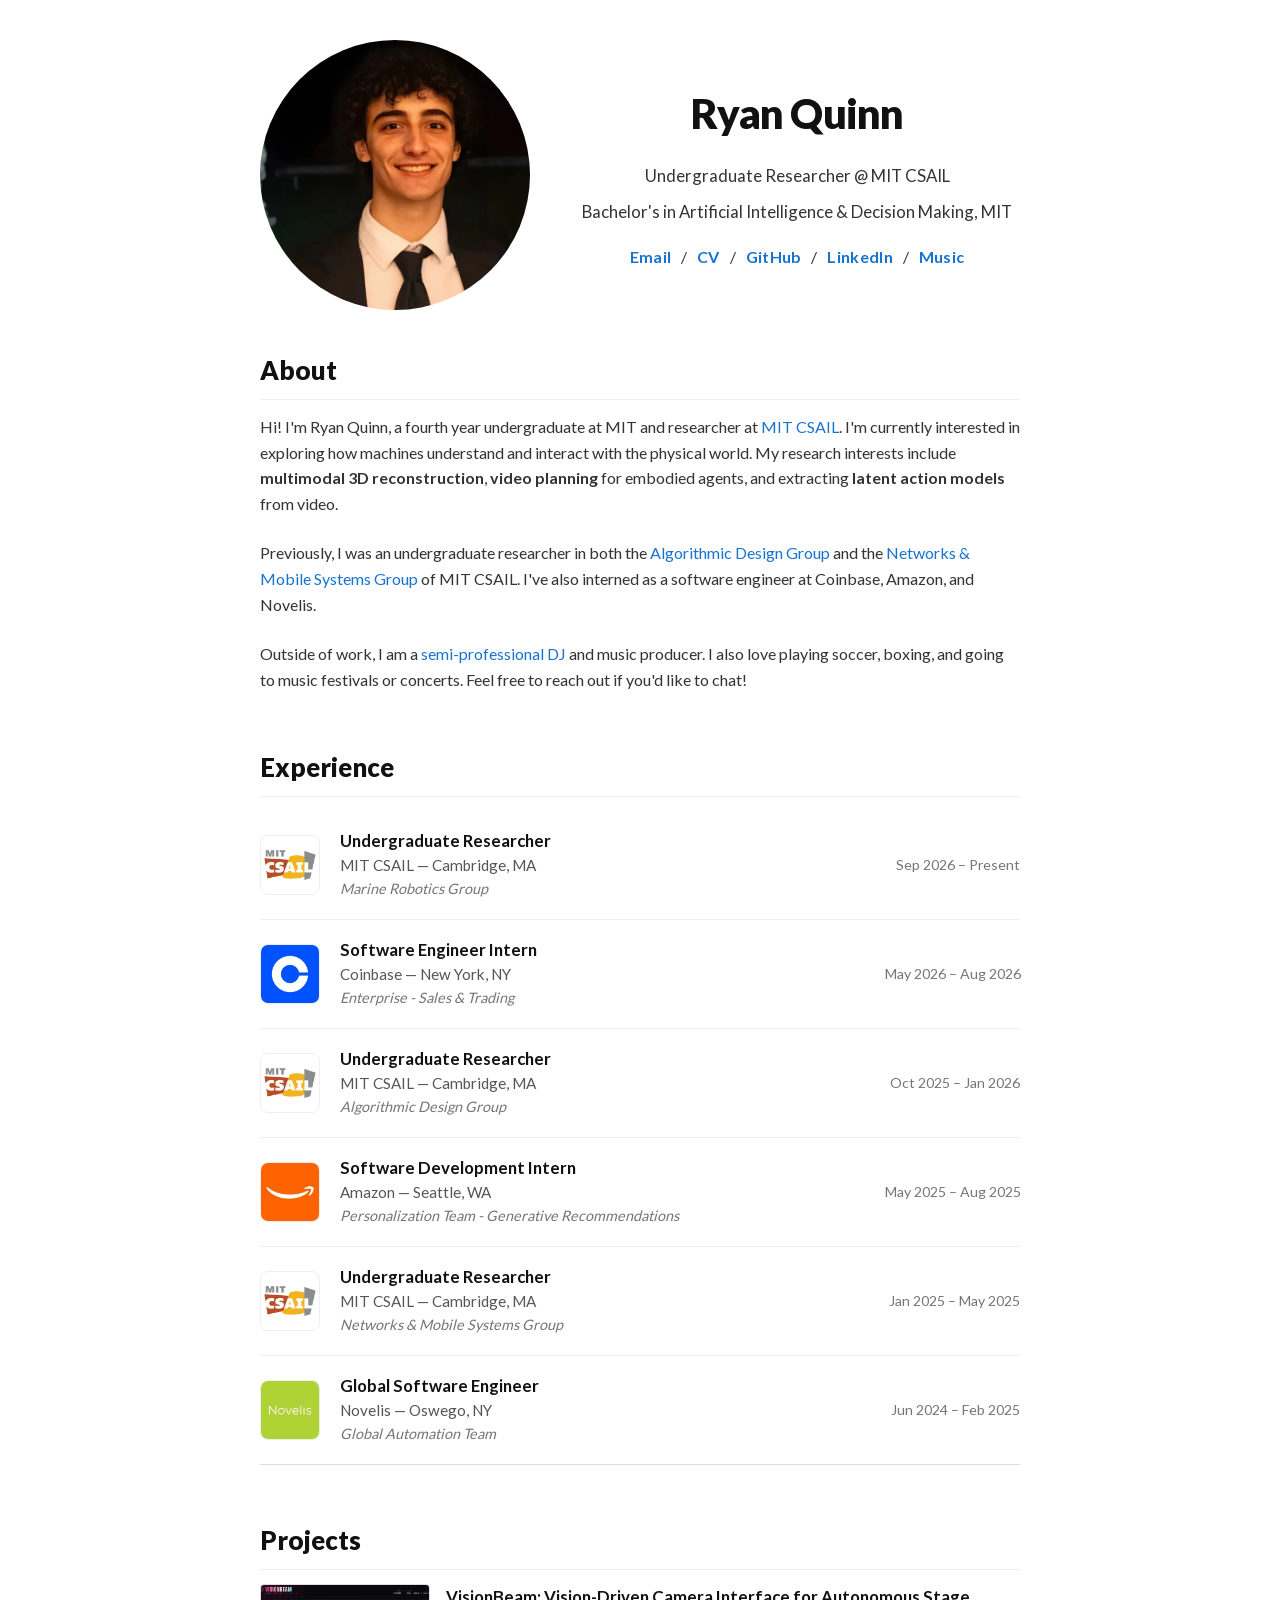
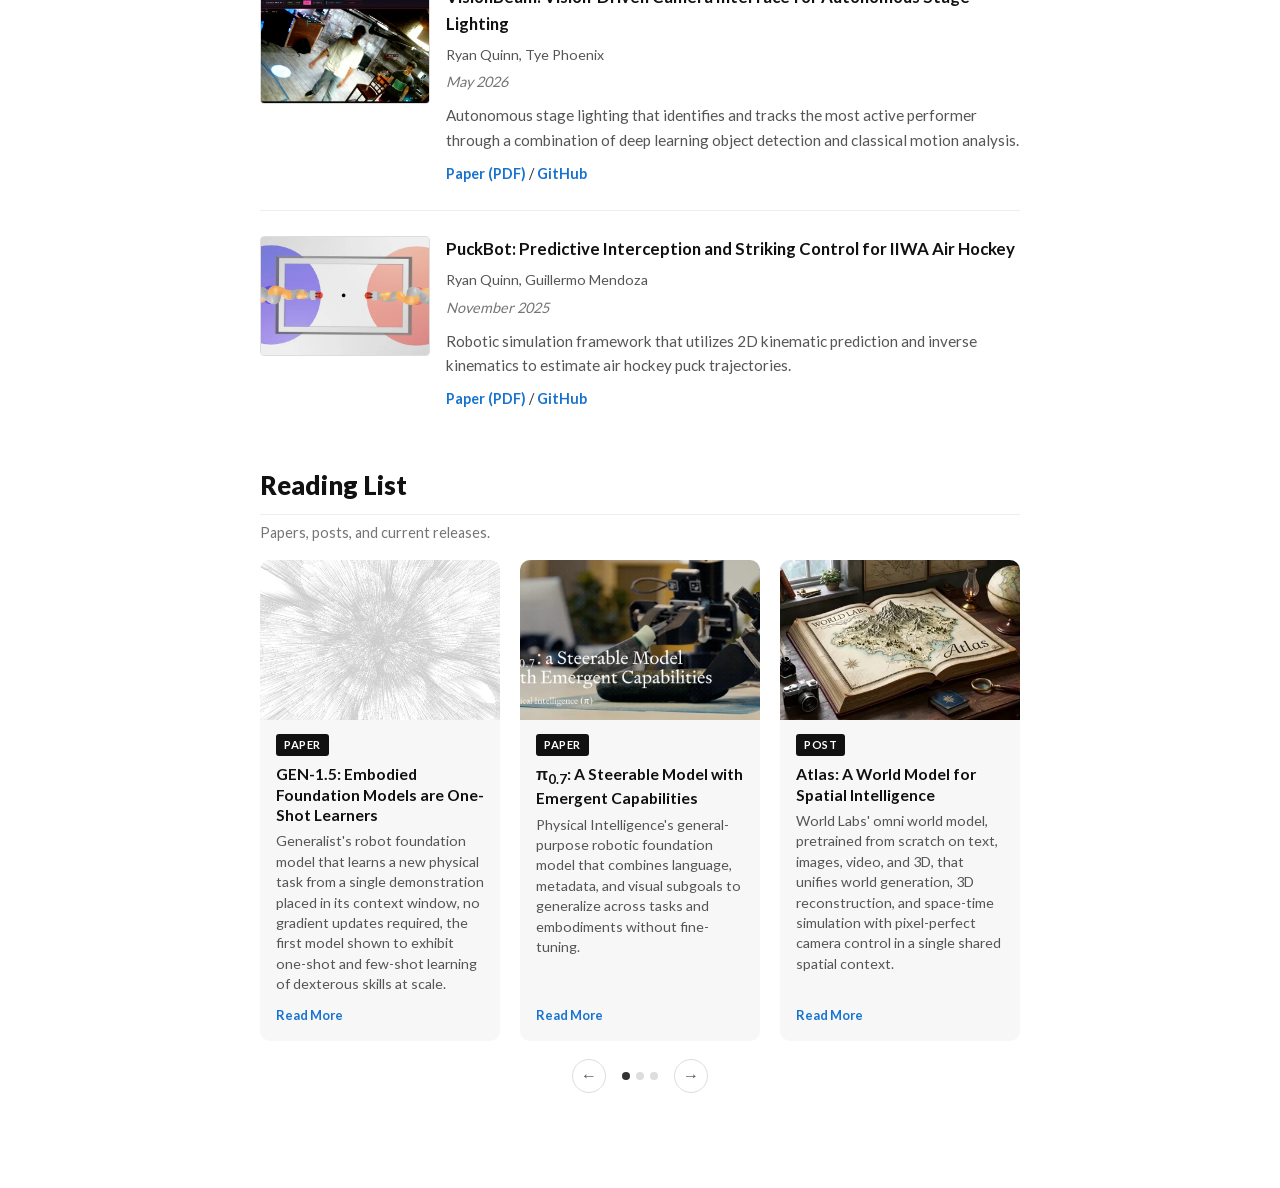
==== commit 9aeb1910: "Readd the Marine Robotics Group research position Restores the MIT CSAIL row removed in 56c63f4, now" ====
--- a/index.html
+++ b/index.html
@@ -108,6 +108,15 @@
             -->
             <ul class="experience">
                 <li class="exp">
+                    <img class="exp-logo" src="images/mit_csail.webp" alt="MIT" width="60" height="60" loading="lazy">
+                    <div class="exp-body">
+                        <strong>Undergraduate Researcher</strong>
+                        <span class="exp-org">MIT CSAIL &mdash; Cambridge, MA</span>
+                        <span class="exp-team">Marine Robotics Group</span>
+                    </div>
+                    <span class="exp-date">Sep 2026 &ndash; Present</span>
+                </li>
+                <li class="exp">
                     <img class="exp-logo" src="images/coinbase.webp" alt="Coinbase" width="60" height="60" loading="lazy">
                     <div class="exp-body">
                         <strong>Software Engineer Intern</strong>
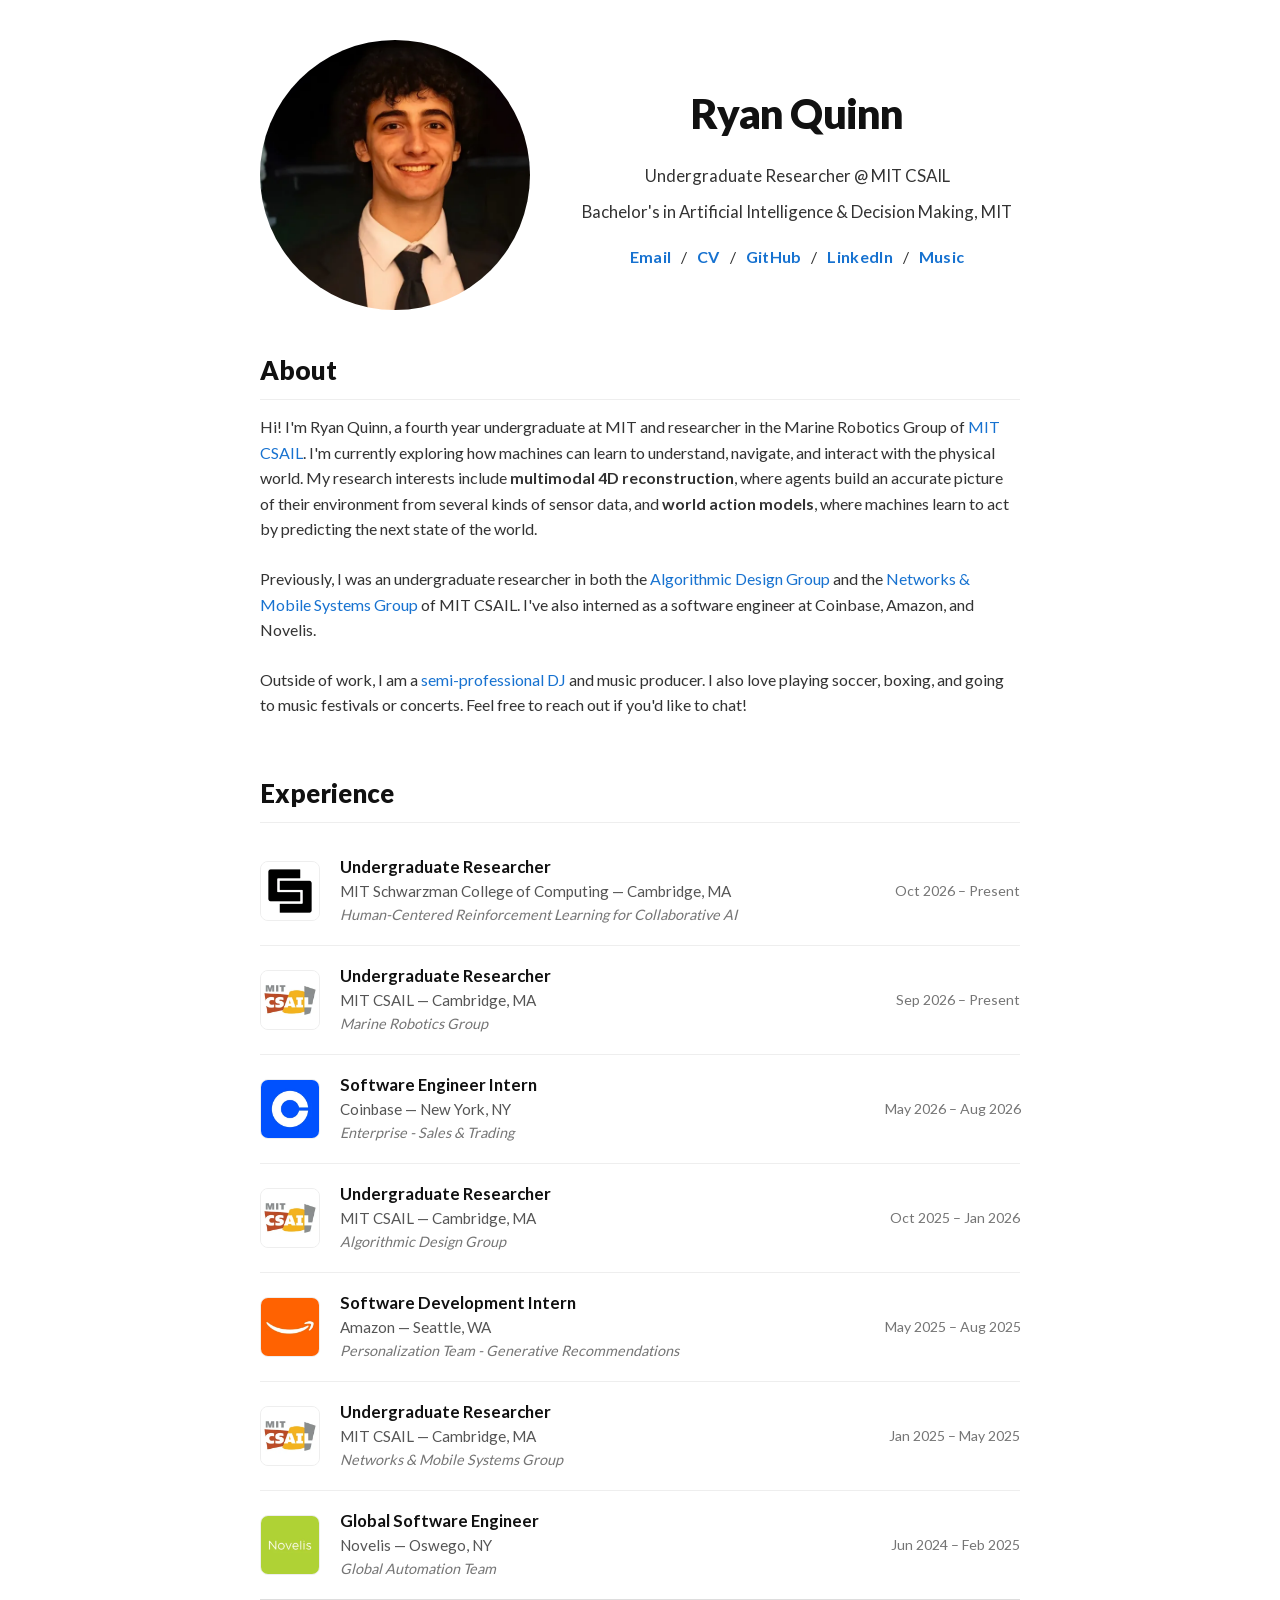
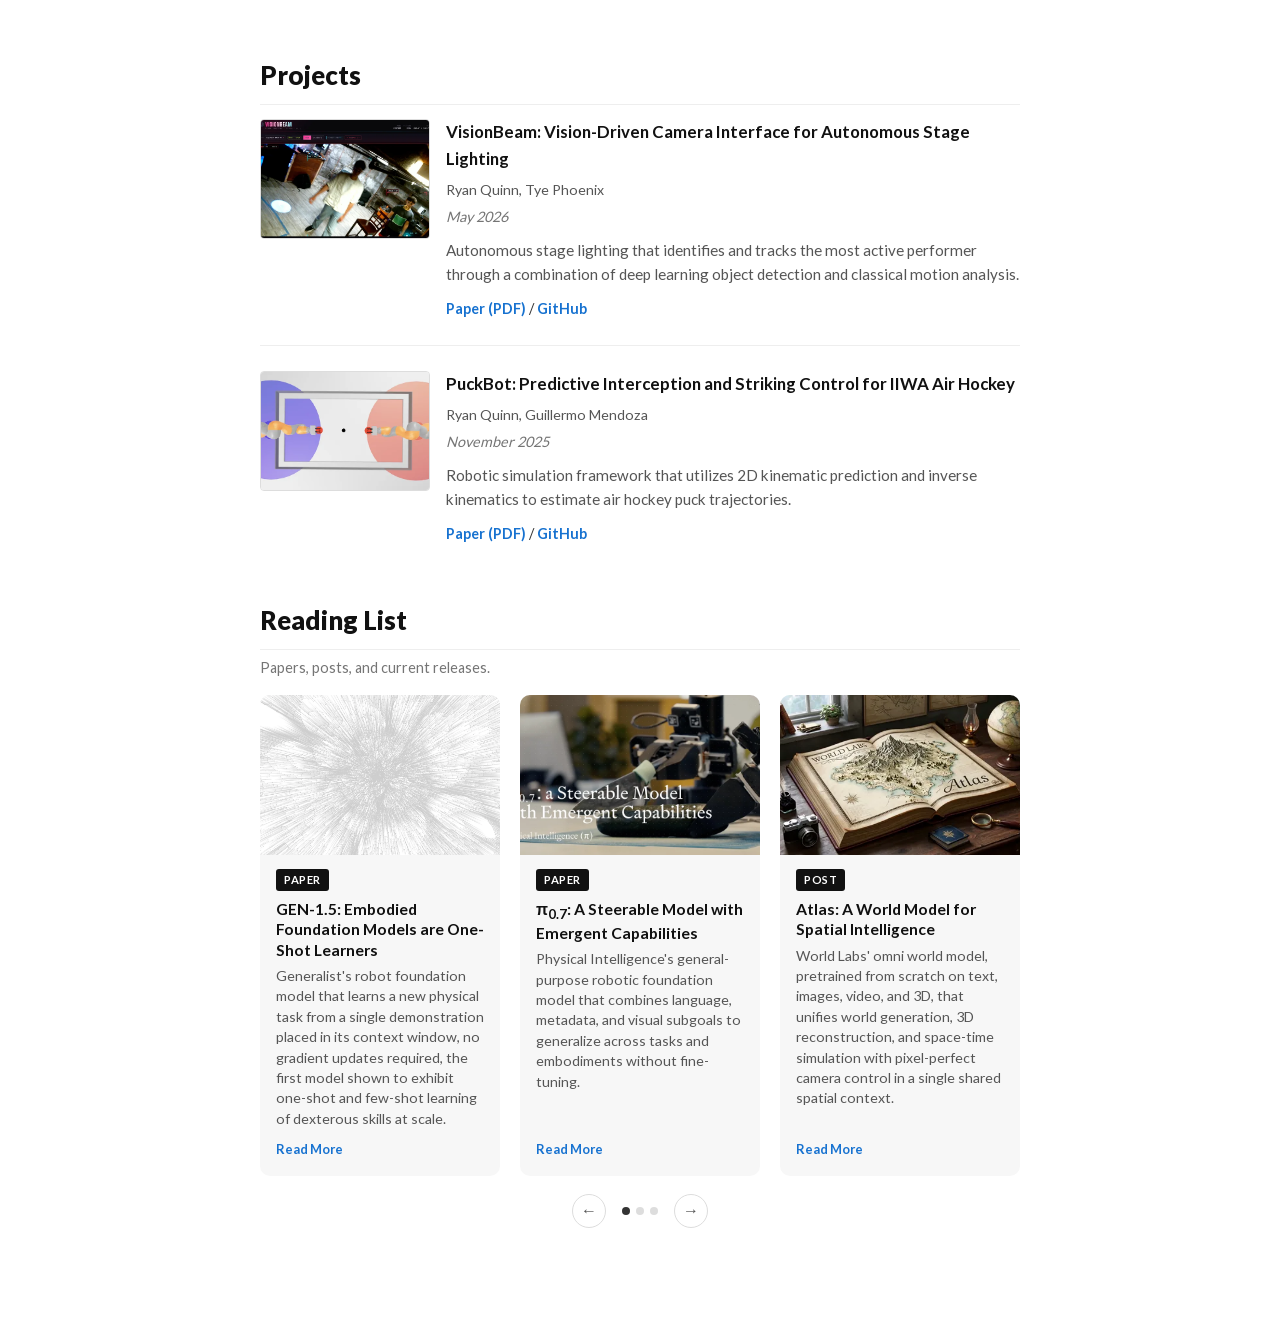
==== commit 05b26171: "Bring the site in line with the current LinkedIn profile LinkedIn now lists an undergraduate researc" ====
--- a/index.html
+++ b/index.html
@@ -4,14 +4,14 @@
     <meta charset="UTF-8">
     <meta name="viewport" content="width=device-width, initial-scale=1.0">
     <title>Ryan Quinn — Personal Website</title>
-    <meta name="description" content="Ryan Quinn is an MIT undergraduate researcher focused on 3D reconstruction, embodied AI, and ML systems. CSAIL, internships at Amazon and Coinbase.">
+    <meta name="description" content="Ryan Quinn is an MIT undergraduate researcher focused on 4D reconstruction, world action models, and ML systems. CSAIL, internships at Amazon and Coinbase.">
     <link rel="canonical" href="https://rquinnmit.github.io/">
     <meta name="theme-color" content="#ffffff">
     <link rel="icon" href="images/favicon-brain.svg" type="image/svg+xml">
 
     <meta property="og:type" content="website">
     <meta property="og:title" content="Ryan Quinn — MIT">
-    <meta property="og:description" content="MIT undergraduate researcher: multimodal 3D reconstruction, video planning for embodied agents, and ML systems.">
+    <meta property="og:description" content="MIT undergraduate researcher: multimodal 4D reconstruction, world action models for embodied agents, and ML systems.">
     <meta property="og:url" content="https://rquinnmit.github.io/">
     <meta property="og:image" content="https://rquinnmit.github.io/images/mit_dome.webp">
     <meta property="og:image:width" content="1200">
@@ -20,7 +20,7 @@
 
     <meta name="twitter:card" content="summary_large_image">
     <meta name="twitter:title" content="Ryan Quinn — MIT">
-    <meta name="twitter:description" content="MIT undergraduate researcher: 3D reconstruction, embodied AI, and ML systems.">
+    <meta name="twitter:description" content="MIT undergraduate researcher: 4D reconstruction, world action models, and ML systems.">
     <meta name="twitter:image" content="https://rquinnmit.github.io/images/mit_dome.webp">
 
     <!-- Tells search engines which GitHub and LinkedIn accounts belong to this
@@ -74,11 +74,12 @@
         <section class="section">
             <h2>About</h2>
             <p>
-                Hi! I'm Ryan Quinn, a fourth year undergraduate at MIT and researcher at
+                Hi! I'm Ryan Quinn, a fourth year undergraduate at MIT and researcher in the Marine Robotics Group of
                 <a href="https://www.csail.mit.edu/" target="_blank" rel="noopener">MIT CSAIL</a>.
-                I'm currently interested in exploring how machines understand and interact with the physical world.
-                My research interests include <strong>multimodal 3D reconstruction</strong>, <strong>video planning</strong> for embodied agents,
-                and extracting <strong>latent action models</strong> from video.
+                I'm currently exploring how machines can learn to understand, navigate, and interact with the physical world.
+                My research interests include <strong>multimodal 4D reconstruction</strong>, where agents build an accurate picture of their
+                environment from several kinds of sensor data, and <strong>world action models</strong>, where machines learn to act by
+                predicting the next state of the world.
             </p>
             <p>
                 Previously, I was an undergraduate researcher in both the 
@@ -108,6 +109,15 @@
             -->
             <ul class="experience">
                 <li class="exp">
+                    <img class="exp-logo" src="images/mit_schwarzman.webp" alt="MIT Schwarzman College of Computing" width="60" height="60" loading="lazy">
+                    <div class="exp-body">
+                        <strong>Undergraduate Researcher</strong>
+                        <span class="exp-org">MIT Schwarzman College of Computing &mdash; Cambridge, MA</span>
+                        <span class="exp-team">Human-Centered Reinforcement Learning for Collaborative AI</span>
+                    </div>
+                    <span class="exp-date">Oct 2026 &ndash; Present</span>
+                </li>
+                <li class="exp">
                     <img class="exp-logo" src="images/mit_csail.webp" alt="MIT" width="60" height="60" loading="lazy">
                     <div class="exp-body">
                         <strong>Undergraduate Researcher</strong>
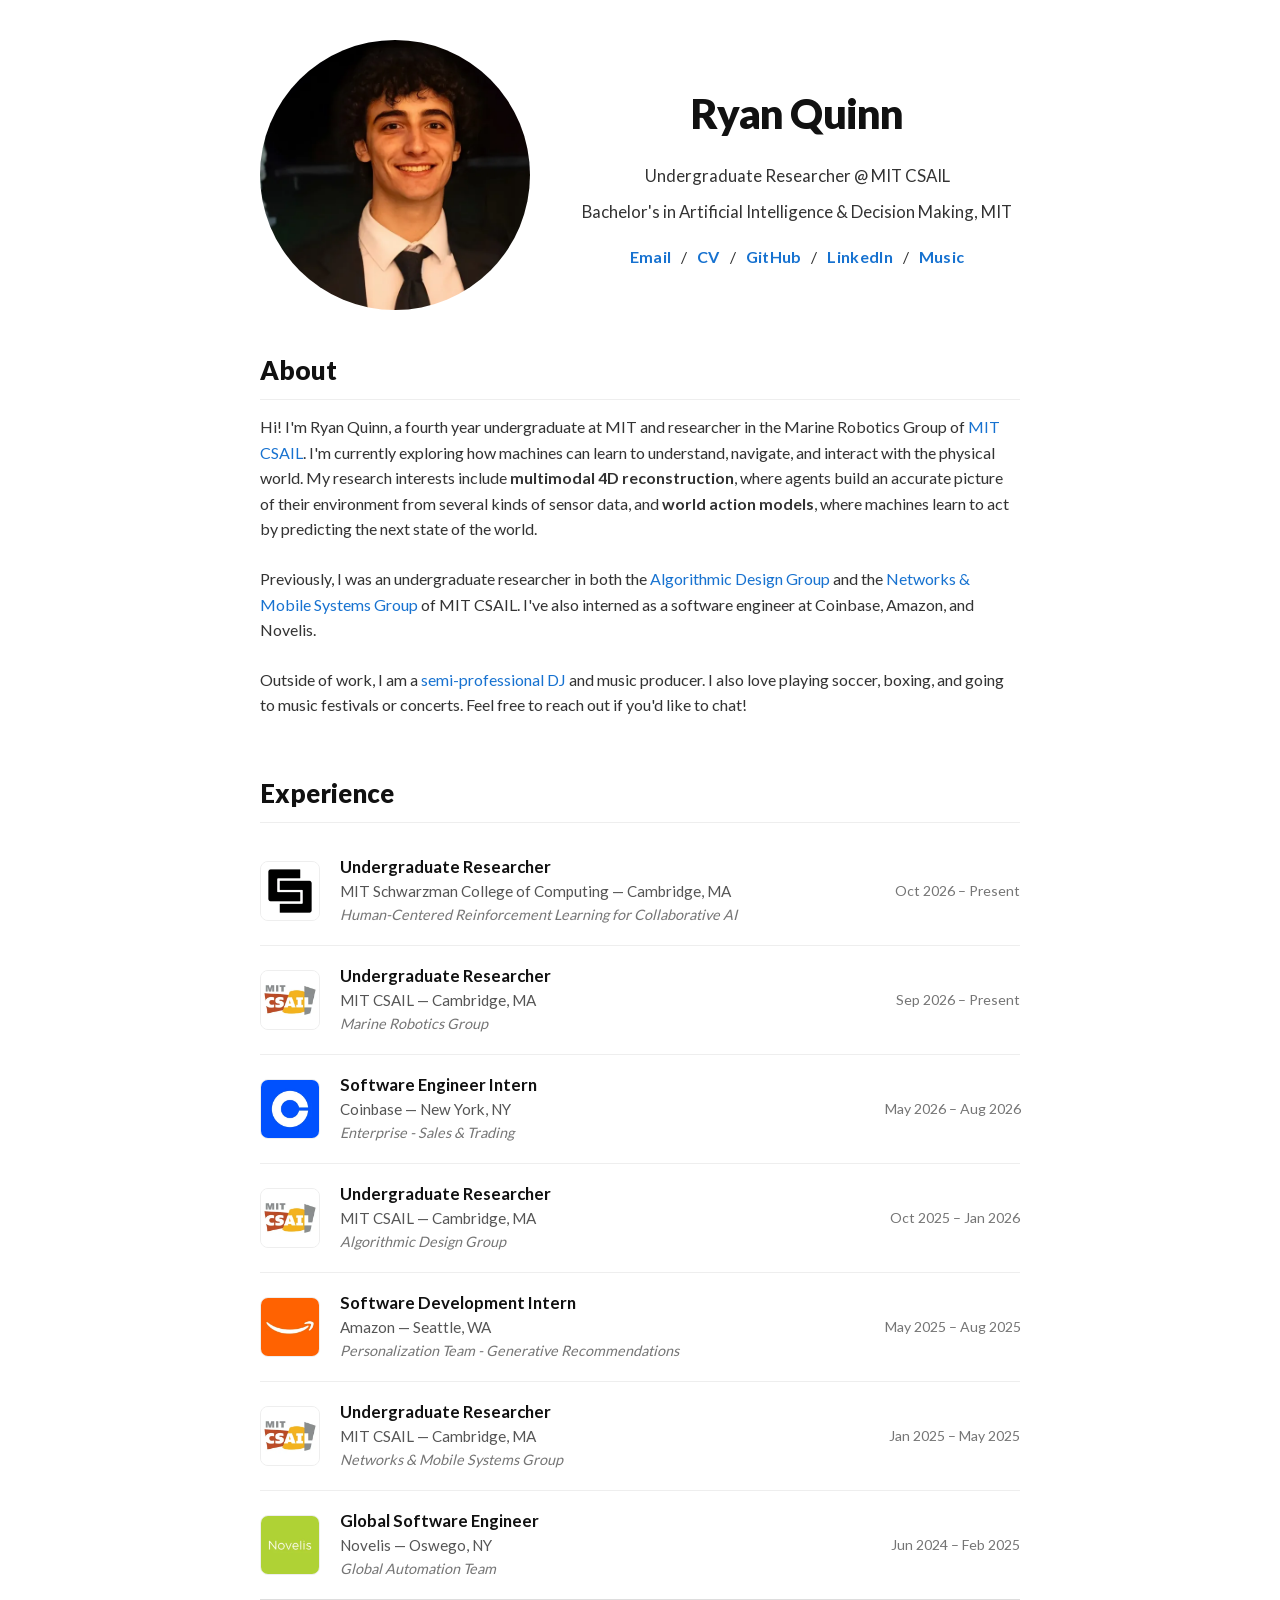
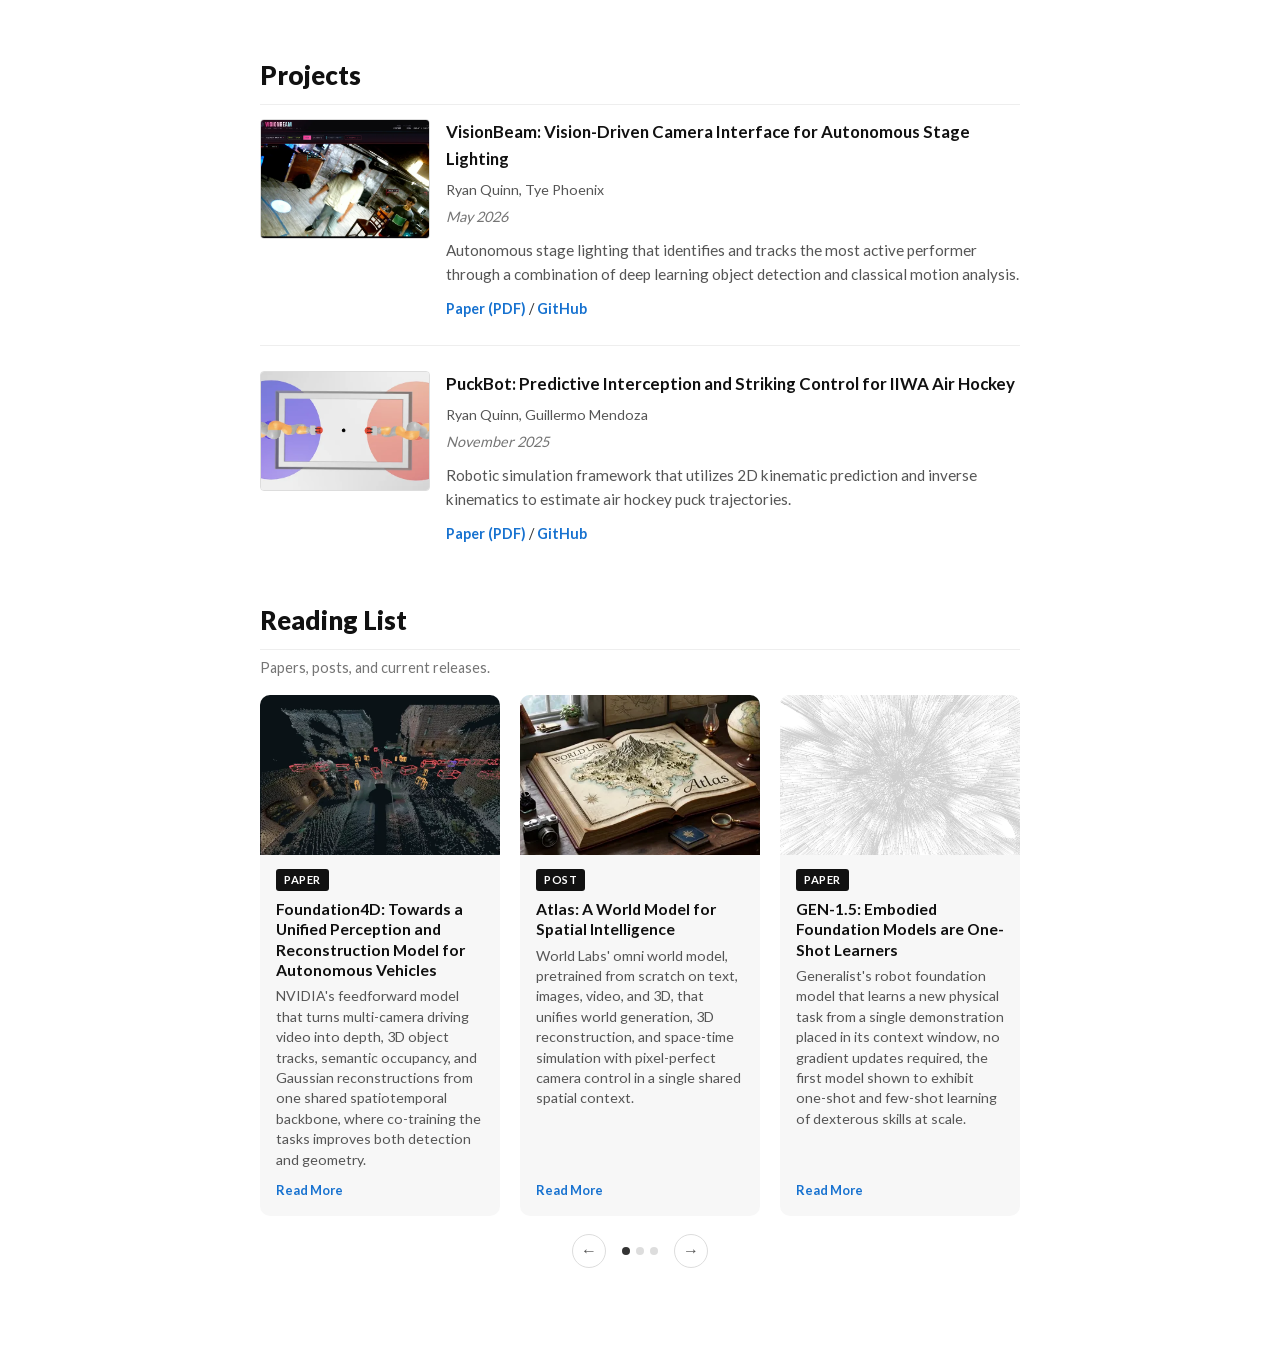
==== commit 7e2b69ea: "Feature D4RT and Foundation4D and order the reading list by release date Swap the two Physical Intel" ====
--- a/index.html
+++ b/index.html
@@ -221,7 +221,7 @@
             <h2>Reading List</h2>
             <p class="section-subtitle">Papers, posts, and current releases.</p>
 
-            <!-- One card per entry, placed by topic (see .claude/CLAUDE.md). The
+            <!-- One card per entry, newest release first (see .claude/CLAUDE.md). The
                  image is a local .webp under images/reading/. Cards past the
                  first three take loading="lazy". A card whose sentence needs an
                  inline link uses the Waymo form below instead, since a link
@@ -238,21 +238,12 @@
             -->
             <div class="carousel-wrapper">
                 <div class="carousel-track">
-                    <a href="https://generalistai.com/blog/gen-1.5" target="_blank" rel="noopener" class="carousel-card">
-                        <img class="carousel-img" src="images/reading/generalist_gen1_5.webp" alt="">
-                        <div class="carousel-body">
-                            <span class="carousel-tag">Paper</span>
-                            <h3>GEN-1.5: Embodied Foundation Models are One-Shot Learners</h3>
-                            <p>Generalist's robot foundation model that learns a new physical task from a single demonstration placed in its context window, no gradient updates required, the first model shown to exhibit one-shot and few-shot learning of dexterous skills at scale.</p>
-                            <span class="carousel-meta">Read More</span>
-                        </div>
-                    </a>
-                    <a href="https://www.pi.website/blog/pi07" target="_blank" rel="noopener" class="carousel-card">
-                        <img class="carousel-img" src="images/reading/pi_pi07.webp" alt="">
-                        <div class="carousel-body">
-                            <span class="carousel-tag">Paper</span>
-                            <h3>&pi;<sub>0.7</sub>: A Steerable Model with Emergent Capabilities</h3>
-                            <p>Physical Intelligence's general-purpose robotic foundation model that combines language, metadata, and visual subgoals to generalize across tasks and embodiments without fine-tuning.</p>
+                    <a href="https://research.nvidia.com/labs/sil/projects/foundation4d/" target="_blank" rel="noopener" class="carousel-card">
+                        <img class="carousel-img" src="images/reading/nvidia_foundation4d.webp" alt="">
+                        <div class="carousel-body">
+                            <span class="carousel-tag">Paper</span>
+                            <h3>Foundation4D: Towards a Unified Perception and Reconstruction Model for Autonomous Vehicles</h3>
+                            <p>NVIDIA's feedforward model that turns multi-camera driving video into depth, 3D object tracks, semantic occupancy, and Gaussian reconstructions from one shared spatiotemporal backbone, where co-training the tasks improves both detection and geometry.</p>
                             <span class="carousel-meta">Read More</span>
                         </div>
                     </a>
@@ -265,12 +256,21 @@
                             <span class="carousel-meta">Read More</span>
                         </div>
                     </a>
-                    <a href="https://www.pi.website/research/real_time_chunking" target="_blank" rel="noopener" class="carousel-card">
-                        <img class="carousel-img" src="images/reading/pi_real_time_chunking.webp" alt="" loading="lazy">
-                        <div class="carousel-body">
-                            <span class="carousel-tag">Paper</span>
-                            <h3>Real-Time Action Chunking with Large Models</h3>
-                            <p>Treats chunk transitions as an inpainting problem, letting VLA policies act smoothly and continuously even under high inference latency.</p>
+                    <a href="https://generalistai.com/blog/gen-1.5" target="_blank" rel="noopener" class="carousel-card">
+                        <img class="carousel-img" src="images/reading/generalist_gen1_5.webp" alt="">
+                        <div class="carousel-body">
+                            <span class="carousel-tag">Paper</span>
+                            <h3>GEN-1.5: Embodied Foundation Models are One-Shot Learners</h3>
+                            <p>Generalist's robot foundation model that learns a new physical task from a single demonstration placed in its context window, no gradient updates required, the first model shown to exhibit one-shot and few-shot learning of dexterous skills at scale.</p>
+                            <span class="carousel-meta">Read More</span>
+                        </div>
+                    </a>
+                    <a href="https://drfeifei.substack.com/p/a-functional-taxonomy-of-world-models" target="_blank" rel="noopener" class="carousel-card">
+                        <img class="carousel-img" src="images/reading/feifei_world_models.webp" alt="" loading="lazy">
+                        <div class="carousel-body">
+                            <span class="carousel-tag">Post</span>
+                            <h3>A Functional Taxonomy of World Models</h3>
+                            <p>Fei-Fei Li divides world models into three functional categories (renderers, simulators, and planners) and argues simulation is the link between visual generation and embodied action.</p>
                             <span class="carousel-meta">Read More</span>
                         </div>
                     </a>
@@ -294,15 +294,6 @@
                             <a href="https://waymo.com/blog/2026/02/the-waymo-world-model-a-new-frontier-for-autonomous-driving-simulation/" target="_blank" rel="noopener" class="carousel-meta">Read More</a>
                         </div>
                     </div>
-                    <a href="https://www.boyuan.space/large-video-planner/" target="_blank" rel="noopener" class="carousel-card">
-                        <img class="carousel-img" src="images/reading/large_video_planner.webp" alt="" loading="lazy">
-                        <div class="carousel-body">
-                            <span class="carousel-tag">Paper</span>
-                            <h3>Large Video Planner</h3>
-                            <p>A video foundation model for robotics that generates video plans and retargets them into executable robot motions.</p>
-                            <span class="carousel-meta">Read More</span>
-                        </div>
-                    </a>
                     <a href="https://www.vincentsitzmann.com/blog/bitter_lesson_of_cv/" target="_blank" rel="noopener" class="carousel-card">
                         <img class="carousel-img" src="images/reading/bitter_lesson.webp" alt="" loading="lazy">
                         <div class="carousel-body">
@@ -312,12 +303,21 @@
                             <span class="carousel-meta">Read More</span>
                         </div>
                     </a>
-                    <a href="https://drfeifei.substack.com/p/a-functional-taxonomy-of-world-models" target="_blank" rel="noopener" class="carousel-card">
-                        <img class="carousel-img" src="images/reading/feifei_world_models.webp" alt="" loading="lazy">
-                        <div class="carousel-body">
-                            <span class="carousel-tag">Post</span>
-                            <h3>A Functional Taxonomy of World Models</h3>
-                            <p>Fei-Fei Li divides world models into three functional categories (renderers, simulators, and planners) and argues simulation is the link between visual generation and embodied action.</p>
+                    <a href="https://www.boyuan.space/large-video-planner/" target="_blank" rel="noopener" class="carousel-card">
+                        <img class="carousel-img" src="images/reading/large_video_planner.webp" alt="" loading="lazy">
+                        <div class="carousel-body">
+                            <span class="carousel-tag">Paper</span>
+                            <h3>Large Video Planner</h3>
+                            <p>A video foundation model for robotics that generates video plans and retargets them into executable robot motions.</p>
+                            <span class="carousel-meta">Read More</span>
+                        </div>
+                    </a>
+                    <a href="https://deepmind.google/blog/d4rt-teaching-ai-to-see-the-world-in-four-dimensions/" target="_blank" rel="noopener" class="carousel-card">
+                        <img class="carousel-img" src="images/reading/deepmind_d4rt.webp" alt="" loading="lazy">
+                        <div class="carousel-body">
+                            <span class="carousel-tag">Paper</span>
+                            <h3>D4RT: Teaching AI to See the World in Four Dimensions</h3>
+                            <p>Google DeepMind's feedforward model that recovers depth, 3D point tracks, and camera parameters from a single video by encoding the scene once and answering independent queries for where any pixel sits in 3D at any time, unifying 4D reconstruction tasks behind one fast, parallel decoder.</p>
                             <span class="carousel-meta">Read More</span>
                         </div>
                     </a>
